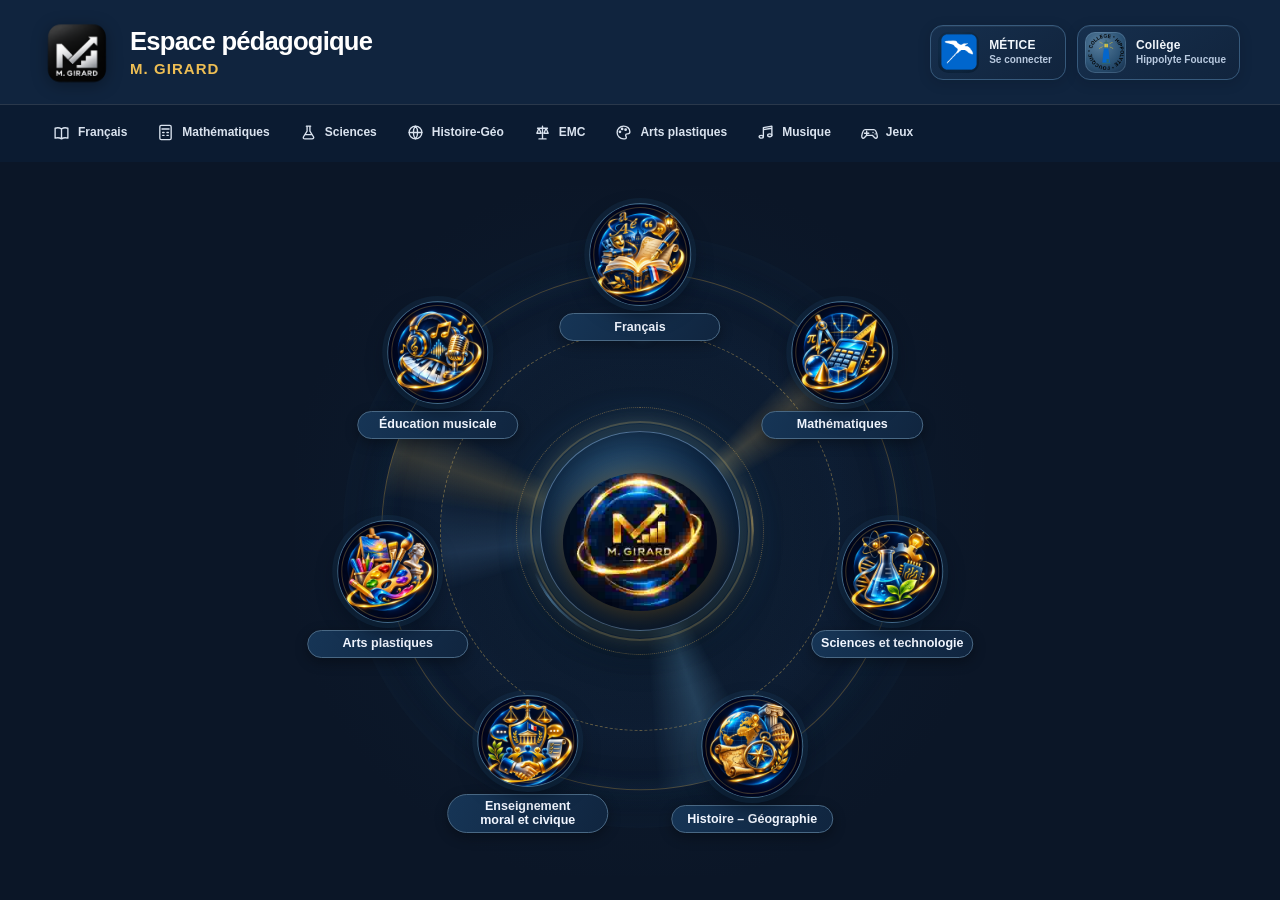
==== index.html @ d2832246 "Intégrer la visionneuse PDF : zoom, pages, plein écran et navigation entre documents" ====
<!doctype html>
<html lang="fr" data-theme="dark">
<head>
  <meta charset="utf-8">
  <meta name="viewport" content="width=device-width, initial-scale=1">
  <meta name="theme-color" content="#0b1627">
  <meta name="description" content="Espace pédagogique de M. GIRARD : ressources et activités par discipline. Jeux, documents et activités par discipline.">
  <title>Espace pédagogique — M. GIRARD</title>
  <meta name="robots" content="noindex,nofollow">
  <link rel="icon" href="assets/logos/favicon.ico" sizes="any">
  <link rel="stylesheet" href="assets/css/site-unifie-v35.css?v=37">
</head>
<body>
 <a class="skip-link" href="#contenu">Aller au contenu</a>
 <header class="site-header">
   <div class="header-inner shell">
    <a class="brand" href="#/accueil" aria-label="Retour à l'accueil">
      <img class="brand-logo" src="assets/logos/logo-girard.png" alt="Logo personnel M. GIRARD">
      <span class="brand-copy"><span class="brand-title">Espace pédagogique</span><span class="brand-name">M. GIRARD</span></span>
    </a>
    <div class="header-right institution-links" aria-label="Accès aux services officiels">
      <a class="institution-link institution-link--metice" href="https://hubix.ac-reunion.fr/" target="_blank" rel="noopener noreferrer" aria-label="Accéder à l’authentification MÉTICE (nouvel onglet)" title="Connexion MÉTICE — portail officiel de l’académie">
        <span class="institution-link__emblem"><img class="institution-link__logo" src="assets/logos/logo-metice-officiel.png" alt="" width="40" height="40" decoding="async"></span>
        <span class="institution-link__text"><strong>MÉTICE</strong><small>Se connecter</small></span>
      </a>
      <a class="institution-link institution-link--college" href="https://etab.ac-reunion.fr/clg-hippolyte-foucque/" target="_blank" rel="noopener noreferrer" aria-label="Ouvrir le site officiel du collège Hippolyte Foucque (nouvel onglet)" title="Site officiel du collège Hippolyte Foucque">
        <span class="institution-link__emblem"><img class="institution-link__logo" src="assets/logos/logo-college.png" alt="" width="40" height="40" decoding="async"></span>
        <span class="institution-link__text"><strong>Collège</strong><small>Hippolyte Foucque</small></span>
      </a>
    </div>
   </div>
   <nav class="nav-bar" aria-label="Navigation principale"><div class="shell nav-scroll" id="main-nav"></div></nav>
 </header>
 <main id="contenu" class="shell main-area"><div id="breadcrumbs" class="breadcrumbs" aria-label="Fil d’Ariane"></div><div id="app"></div></main>
 <footer class="site-footer"><div class="shell footer-compact"><span class="footer-compact-brand">Espace pédagogique — M. GIRARD</span><span class="footer-compact-partners"><span>Collège Hippolyte Foucque</span><img src="assets/logos/logo-college.png" alt="" title="Collège Hippolyte Foucque"><img src="assets/logos/logo-pronote.png" alt="" title="PRONOTE"></span></div></footer>
 <script src="contenus/catalogue.js"></script>
 <script src="assets/js/site.js?v=37"></script>
</body>
</html>
---- assets/css/site-unifie-v35.css ----
/* Site pédagogique — styles regroupés dans l'ordre de priorité historique. */

/* ===== site.css ===== */
@font-face {font-family: system-ui-fallback;src:local('Arial')}
:root{color-scheme:dark;--navy:#10243e;--navy2:#1c3656;--navy3:#25466b;--gold:#d0a43e;--gold-dark:#e9bd63;--ink:#eef3f8;--muted:#b9c5d3;--line:#304660;--bg:#0b1627;--surface:#14263c;--soft:#203650;--gold-soft:#332a1b;--shadow:0 18px 55px rgba(0,0,0,.22);--radius:20px}
*{box-sizing:border-box}html{scroll-behavior:smooth}body{margin:0;font-family:Inter,Segoe UI,Arial,sans-serif;background:var(--bg);color:var(--ink);line-height:1.55;font-size:16px}button,input,select{font:inherit}button{cursor:pointer}a{color:inherit;text-decoration:none}a:hover{text-decoration:none}img{max-width:100%}svg.icon{width:19px;height:19px;stroke:currentColor;fill:none;stroke-width:1.9;stroke-linecap:round;stroke-linejoin:round;flex:none}h1,h2,h3,p{margin:0}h1{line-height:1.1;letter-spacing:-.035em}h2{line-height:1.2;letter-spacing:-.025em}h3{line-height:1.25}.shell{width:min(1200px,calc(100% - 52px));margin:0 auto}.skip-link{position:absolute;top:-100px;left:12px;z-index:99;padding:10px 18px;background:var(--gold);color:#10243e}.skip-link:focus{top:8px}.prototype-warning{display:flex;justify-content:center;align-items:center;gap:9px;text-align:center;background:#fff6df;color:#694c16;padding:6px 14px;font-size:11px;letter-spacing:.025em;border-bottom:1px solid #ebd5a1}.warning-dot{background:#bb7d11;width:7px;height:7px;border-radius:50%}.site-header{background:var(--navy);color:#fff;box-shadow:0 8px 20px #0001;position:relative;z-index:8}.header-inner{display:flex;align-items:center;justify-content:space-between;gap:30px;min-height:104px}.brand{display:flex;align-items:center;gap:16px;min-width:0}.brand-logo{width:74px;height:74px;object-fit:contain;filter:drop-shadow(0 3px 8px #0005)}.brand-copy{display:flex;flex-direction:column;line-height:1.16;gap:3px}.brand-title{font-size:clamp(18px,2vw,26px);font-weight:800;letter-spacing:-.03em}.brand-name{font-weight:900;color:#edbe54;letter-spacing:.07em;font-size:15px}.header-right{display:flex;align-items:center;gap:23px}.school-brand{display:flex;align-items:center;gap:9px;border-right:1px solid #fff3;padding-right:22px;color:#cad8ea;font-size:11px;line-height:1.35}.school-brand img{height:48px;width:48px;object-fit:contain}.school-brand strong{font-size:12px;color:#fff}.theme-btn{background:#ffffff10;border:1px solid #ffffff3b;border-radius:14px;color:#f8f8f8;padding:11px 13px;display:flex;align-items:center;gap:8px;font-size:12px;font-weight:700}.theme-btn svg{width:18px;height:18px;stroke:currentColor;fill:none;stroke-width:2}.theme-btn:hover{background:#ffffff21}.nav-bar{border-top:1px solid #ffffff20;background:#0b1b31}.nav-scroll{display:flex;align-items:stretch;gap:4px;overflow-x:auto;scrollbar-width:thin;scrollbar-color:#314b67 transparent}.nav-link{position:relative;display:inline-flex;align-items:center;white-space:nowrap;gap:8px;min-height:57px;padding:0 13px;color:#dae3ef;font-weight:650;font-size:12px;transition:background .2s;border-bottom:3px solid transparent;margin-bottom:0}.nav-link:hover{background:#1e3859}.nav-link.active{color:#ffdd87;background:#263b56;border-bottom-color:var(--gold)}.nav-link svg{width:17px;height:17px}.main-area{padding-bottom:84px;min-height:66vh}.breadcrumbs{display:flex;align-items:center;flex-wrap:wrap;gap:6px;min-height:53px;font-size:12px;color:var(--muted)}.breadcrumbs a{color:var(--muted);padding:4px 0}.breadcrumbs a:hover{color:var(--gold-dark)}.crumb-current{font-weight:750;color:var(--ink)}.crumb-div{opacity:.55}.hero{background:linear-gradient(108deg,#0a203c 0%,#152f50 54%,#1f4166 100%);border-radius:24px;min-height:330px;display:grid;grid-template-columns:1.4fr .6fr;align-items:center;padding:48px 54px;position:relative;overflow:hidden;isolation:isolate;color:#fff;box-shadow:var(--shadow)}.hero:before,.hero:after{content:'';position:absolute;z-index:-1;border-radius:50%;border:1px solid #ffffff1d}.hero:before{width:480px;height:480px;right:-130px;top:-210px}.hero:after{width:310px;height:310px;right:70px;bottom:-200px;background:#ffffff04}.eyebrow{font-size:11px;font-weight:850;text-transform:uppercase;letter-spacing:.13em;color:var(--gold-dark)}.hero .eyebrow,.band .eyebrow{color:#f0c86f}.hero h1{font-size:clamp(31px,3.8vw,49px);max-width:780px;margin:12px 0 14px}.hero h1 em{font-style:normal;color:#f0c76b}.hero p{color:#d7e2f0;max-width:600px;line-height:1.7}.hero-actions{display:flex;gap:12px;flex-wrap:wrap;margin-top:26px}.hero-portrait{justify-self:center;display:grid;place-items:center;min-height:240px}.hero-portrait img{width:220px;height:220px;object-fit:contain;filter:drop-shadow(0 22px 18px #02081180)}.button{min-height:45px;border-radius:11px;padding:11px 18px;font-weight:750;font-size:13px;border:1px solid transparent;display:inline-flex;gap:9px;justify-content:center;align-items:center;transition:transform .15s,background .15s}.button:hover{transform:translateY(-1px)}.button:focus-visible,a:focus-visible,.theme-btn:focus-visible,select:focus-visible,input:focus-visible{outline:3px solid #ddb34e;outline-offset:3px}.button.gold{background:var(--gold);color:#17283a}.button.gold:hover{background:#e5b956}.button.light{color:#fff;border-color:#ffffff78;background:#ffffff0c}.button.light:hover{background:#ffffff1a}.button.ghost{border-color:var(--line);color:var(--ink);background:var(--surface)}.button.small{min-height:40px;padding:8px 12px;font-size:12px}.meta-strip{display:flex;flex-wrap:wrap;gap:10px;margin:18px 0 39px}.meta-pill{display:flex;align-items:center;gap:7px;border:1px solid var(--line);padding:9px 14px;background:var(--surface);border-radius:999px;color:var(--muted);font-size:12px;font-weight:600}.meta-pill svg{color:var(--gold-dark)}.section-head{display:flex;gap:16px;align-items:flex-end;justify-content:space-between;margin:42px 0 18px}.section-head h2{font-size:25px}.section-head p{color:var(--muted);font-size:13px;margin-top:5px}.text-link{display:inline-flex;align-items:center;gap:5px;font-weight:800;color:var(--gold-dark);font-size:12px}.subjects-grid{display:grid;grid-template-columns:repeat(3,minmax(0,1fr));gap:20px}.subject-card{background:var(--surface);border:1px solid var(--line);border-radius:19px;overflow:hidden;box-shadow:var(--shadow);display:flex;flex-direction:column;transition:transform .15s,border-color .15s;min-height:289px}.subject-card:hover,.domain-card:hover,.sub-card:hover{transform:translateY(-3px);border-color:#c7a257}.subject-art{height:160px;background:radial-gradient(circle at 76% 48%,#29527a,#10243e 66%);display:flex;justify-content:center;align-items:center;position:relative;overflow:hidden}.subject-art:before{content:'';position:absolute;left:-40px;top:0;width:130px;height:130px;border:1px solid #ffffff22;border-radius:50%}.subject-art img{width:190px;height:152px;object-fit:contain;filter:drop-shadow(0 11px 10px #050c1890);transition:transform .2s}.subject-card:hover .subject-art img{transform:scale(1.045)}.subject-class{position:absolute;top:14px;left:15px;border:1px solid #ffffff30;color:#fff;background:#09182ab7;border-radius:8px;font-size:10px;font-weight:850;padding:4px 8px}.subject-body{padding:19px;flex:1;display:flex;flex-direction:column}.subject-body h3{font-size:17px}.subject-body p{font-size:12px;color:var(--muted);margin:7px 0 14px;line-height:1.55}.subject-bottom{display:flex;align-items:center;justify-content:space-between;margin-top:auto;border-top:1px solid var(--line);padding-top:12px}.count-label{font-size:11px;color:var(--muted);font-weight:600}.arrow-dot{width:31px;height:31px;border-radius:50%;display:grid;place-items:center;background:var(--gold-soft);color:var(--gold-dark)}.subject-bottom .arrow-dot svg{width:16px;height:16px}.split-banner{margin:40px 0 0;display:grid;grid-template-columns:1fr 1fr;gap:20px}.info-card{border:1px solid var(--line);background:var(--surface);border-radius:18px;padding:26px 27px;display:flex;gap:18px;align-items:center;min-height:140px}.info-card .big-icon{flex:none;border-radius:16px;background:var(--gold-soft);width:60px;height:60px;display:grid;place-items:center;color:var(--gold-dark)}.info-card h3{font-size:17px}.info-card p{font-size:12px;color:var(--muted);margin:6px 0 10px}.info-card .mini-arrow{font-size:12px;font-weight:850;color:var(--gold-dark);display:inline-flex;align-items:center;gap:5px}.band{background:linear-gradient(110deg,#10243e,#1e4065);border-radius:22px;min-height:194px;padding:28px 36px;display:flex;align-items:center;justify-content:space-between;color:#fff;overflow:hidden;gap:20px;position:relative}.band:before{content:'';position:absolute;width:260px;height:260px;border-radius:50%;border:1px solid #fff2;right:-100px;top:-140px}.band h1{font-size:clamp(27px,3.5vw,41px);margin:6px 0 9px}.band p{color:#d6e5f2;max-width:740px;font-size:14px}.band img{width:166px;height:160px;object-fit:contain;filter:drop-shadow(0 12px 11px #030b1490);z-index:1}.band .kicker{color:#e8bf5c;font-weight:800;text-transform:uppercase;font-size:11px;letter-spacing:.11em}.period-note{font-size:12px;color:var(--muted);margin:16px 0}.domain-grid,.subdomain-grid{display:grid;grid-template-columns:repeat(2,minmax(0,1fr));gap:17px}.domain-card{border-radius:18px;background:var(--surface);border:1px solid var(--line);display:flex;align-items:center;gap:17px;padding:14px 18px;min-height:140px;transition:transform .15s,border-color .15s;box-shadow:var(--shadow)}.domain-pic{background:radial-gradient(circle at 50% 50%,#2c5578,#0a203d);border-radius:15px;width:114px;height:110px;display:grid;place-items:center;flex:none}.domain-pic img{height:106px;width:106px;object-fit:contain}.domain-copy{flex:1;min-width:0}.domain-copy h3{font-size:16px;margin:0 0 6px}.domain-copy p{color:var(--muted);font-size:12px;margin-bottom:9px}.domain-copy span{color:var(--gold-dark);font-size:11px;font-weight:800;display:inline-flex;align-items:center;gap:4px}.sub-card{display:flex;align-items:center;gap:17px;min-height:111px;padding:18px;background:var(--surface);border-radius:16px;border:1px solid var(--line);transition:.2s;box-shadow:var(--shadow)}.sub-tile{width:62px;height:62px;flex:none;display:grid;place-items:center;background:#0f2948;border-radius:13px}.sub-tile img{width:57px;height:57px;object-fit:contain}.sub-card h3{font-size:15px}.sub-card p{color:var(--muted);font-size:12px;margin-top:5px}.sub-card .arrow-dot{margin-left:auto}.empty{border:1px dashed #aab9c8;background:var(--surface);border-radius:18px;padding:35px 26px;text-align:center;color:var(--muted)}.empty h3{font-size:18px;color:var(--ink);margin:9px 0}.empty p{font-size:13px;max-width:570px;margin:auto}.empty .empty-symbol{width:48px;height:48px;border-radius:14px;margin:auto;background:var(--soft);display:grid;place-items:center}.empty-symbol svg{width:25px;height:25px}.list-card{background:var(--surface);border:1px solid var(--line);border-radius:15px;padding:20px 21px;display:flex;align-items:center;justify-content:space-between;gap:15px;margin-bottom:12px;box-shadow:var(--shadow)}.list-card h3{font-size:16px}.list-card p{font-size:12px;color:var(--muted);margin-top:5px}.list-card .button{white-space:nowrap}.page-heading{margin:18px 0 28px}.page-heading h1{font-size:clamp(29px,4vw,43px)}.page-heading p{max-width:760px;color:var(--muted);font-size:14px;margin-top:9px}.lesson-cover{border-radius:18px;border:1px solid var(--line);padding:25px;background:var(--surface);margin-bottom:17px}.lesson-cover h1{font-size:30px;margin:8px 0}.lesson-cover p{font-size:13px;color:var(--muted)}.tags{display:flex;flex-wrap:wrap;gap:8px;margin-bottom:13px}.tag{background:var(--soft);border-radius:7px;font-weight:750;font-size:10px;color:var(--muted);padding:5px 9px}.tag.gold{background:var(--gold-soft);color:var(--gold-dark)}.resource-panel{border:1px solid var(--line);background:var(--surface);border-radius:18px;padding:22px;margin:14px 0}.resource-item{display:flex;align-items:center;gap:17px;flex-wrap:wrap;padding:15px 0;border-bottom:1px solid var(--line)}.resource-item:first-child{padding-top:0}.resource-item:last-child{border-bottom:none;padding-bottom:0}.file-icon{width:44px;height:44px;flex:none;display:grid;place-items:center;border-radius:13px;color:#af822c;background:var(--gold-soft)}.resource-item .file-copy{flex:1;min-width:180px}.resource-item h3{font-size:14px}.resource-item p{font-size:11px;color:var(--muted);margin-top:2px}.viewer-shell{border:1px solid var(--line);background:var(--surface);border-radius:18px;overflow:hidden}.viewer-toolbar{padding:15px 19px;display:flex;align-items:center;gap:11px;justify-content:space-between;border-bottom:1px solid var(--line);flex-wrap:wrap}.viewer-toolbar h3{font-size:15px}.viewer-frame{width:100%;height:670px;border:0;background:#e3e9ef}.iframe-app{width:100%;height:520px;border:1px solid var(--line);border-radius:16px;background:var(--surface)}.res-filters{display:grid;grid-template-columns:1.4fr 1fr 1fr;gap:12px;padding:17px;background:var(--surface);border:1px solid var(--line);border-radius:16px;margin:21px 0}.filter-control{display:flex;flex-direction:column;gap:5px}.filter-control label{font-weight:750;font-size:11px;color:var(--muted)}.filter-control input,.filter-control select{min-height:45px;background:var(--bg);color:var(--ink);padding:9px 12px;border:1px solid var(--line);border-radius:9px;max-width:100%;outline:none}.catalogue-list{display:grid;grid-template-columns:repeat(2,minmax(0,1fr));gap:12px}.catalogue-card{background:var(--surface);border:1px solid var(--line);padding:20px;border-radius:15px;display:flex;flex-direction:column;gap:8px}.catalogue-card h3{font-size:15px}.catalogue-card p{color:var(--muted);font-size:12px;flex:1}.catalogue-card .item-foot{display:flex;align-items:center;justify-content:space-between;gap:9px;margin-top:8px}.catalogue-card .text-link{font-size:12px}.demo-box{border:1px solid #e0c58e;background:var(--gold-soft);border-radius:13px;padding:12px 15px;font-size:12px;color:var(--ink);display:flex;gap:8px;align-items:flex-start;margin:15px 0}.demo-box svg{color:var(--gold-dark)}.games-grid{display:grid;grid-template-columns:repeat(2,minmax(0,1fr));gap:16px}.game-card{background:var(--surface);border:1px solid var(--line);border-radius:18px;padding:24px;display:flex;flex-direction:column;gap:11px}.game-badge{width:56px;height:56px;background:var(--gold-soft);color:var(--gold-dark);border-radius:15px;display:grid;place-items:center}.game-card p{color:var(--muted);font-size:13px;flex:1}.school-note{display:flex;align-items:center;gap:12px;margin-top:24px;padding:14px;background:var(--surface);border:1px solid var(--line);border-radius:14px;color:var(--muted);font-size:12px}.school-note img{width:38px;height:38px;object-fit:contain}.site-footer{background:#0c1d33;color:#e7eef7}.footer-grid{display:grid;grid-template-columns:2fr 1.35fr 1.5fr;gap:24px;padding:32px 0}.footer-owner,.footer-school,.footer-pronote{display:flex;align-items:center;gap:11px;font-size:12px;color:#bfccdd}.footer-owner img{width:54px;height:54px;object-fit:contain}.footer-owner strong{color:#fff}.footer-owner p{margin-top:4px}.footer-school img{width:45px;height:45px;object-fit:contain}.footer-pronote img{width:37px;height:37px;object-fit:contain}.bottom-note{border-top:1px solid #ffffff27;padding:13px 0 20px;font-size:11px;color:#acbed1}.content-note{font-size:12px;color:var(--muted);margin:14px 0}.gold-rule{height:4px;width:92px;border-radius:6px;background:var(--gold);margin:18px 0}.counter{font-size:12px;color:var(--muted);font-weight:700}.hidden{display:none!important}
@media(max-width:960px){.subjects-grid{grid-template-columns:repeat(2,minmax(0,1fr))}.hero{grid-template-columns:1fr .35fr;padding:36px}.hero-portrait img{width:170px;height:170px}.footer-grid{grid-template-columns:1fr 1fr}.footer-pronote{grid-column:span 2}.nav-link{padding:0 12px}}
@media(max-width:650px){.shell{width:min(100% - 28px,1200px)}.prototype-warning{font-size:10px}.warn-extra{display:none}.header-inner{min-height:78px;gap:8px}.brand-logo{width:58px;height:58px}.brand-title{font-size:16px}.brand-name{font-size:12px}.school-brand{display:none}.theme-btn{padding:10px}.theme-btn span{display:none}.nav-link{min-height:51px;padding:0 11px}.hero{padding:28px 23px;grid-template-columns:1fr;min-height:auto}.hero h1{font-size:32px}.hero p{font-size:13px}.hero-portrait{display:none}.hero-actions{margin-top:19px}.meta-strip{margin:15px 0 25px}.subjects-grid,.split-banner,.domain-grid,.subdomain-grid,.games-grid,.catalogue-list,.res-filters{grid-template-columns:1fr}.section-head{margin-top:31px}.section-head h2{font-size:22px}.band{padding:23px;min-height:160px}.band h1{font-size:28px}.band img{width:96px;height:110px}.domain-card{min-height:122px}.domain-pic{width:91px;height:91px}.domain-pic img{height:86px;width:86px}.footer-grid{grid-template-columns:1fr}.footer-pronote{grid-column:span 1}.viewer-frame{height:460px}.iframe-app{height:540px}.list-card{align-items:flex-start;flex-direction:column}.list-card .button{width:100%}.info-card{padding:21px}}
@media(prefers-reduced-motion:reduce){html{scroll-behavior:auto}*,*:before,*:after{transition:none!important}}


/* V2.1 : illustrations premium des disciplines */
.subject-art{height:194px;background:radial-gradient(ellipse at 50% 50%,#16355a 0%,#061326 74%,#030c1b 100%)}
.subject-art:before{display:none}
.subject-art:after{content:"";position:absolute;inset:auto 17% 0;height:2px;background:linear-gradient(90deg,transparent,#d0a43e 50%,transparent);opacity:.65}
.subject-art img{width:218px;height:190px;object-fit:contain;filter:drop-shadow(0 8px 8px #0007);transition:transform .26s ease,filter .26s ease}
.subject-card:hover .subject-art img{transform:scale(1.08);filter:drop-shadow(0 11px 12px #0009)}
.domain-pic{background:radial-gradient(circle at 50% 47%,#16375e 0%,#08172e 83%)}
.domain-pic img{border-radius:12px}
.sub-tile{background:radial-gradient(circle at 50% 50%,#16385e,#07162c)}
.sub-tile img{border-radius:9px}
@media(max-width:650px){.subject-art{height:184px}.subject-art img{height:179px;width:200px}}
@media(prefers-reduced-motion:reduce){.subject-art img{transition:none}}


/* V2.3 : identité sombre unique sur toutes les pages du portail. */
html,body{background:#0b1627}
.prototype-warning{background:#182337;color:#e9c77b;border-bottom:1px solid #3c5068}
.warning-dot{background:#d0a43e}
.viewer-frame{background:#0c1728}
.empty{border-color:#465f7b}
.demo-box{border-color:#65512d}
.school-note{background:var(--surface);color:var(--muted)}


/* ===== matieres-compact.css ===== */
/* V2.4 - Matières sur un seul écran */
body.subject-view{height:100dvh;display:flex;flex-direction:column;overflow:hidden;min-height:0}
body.subject-view .site-header,body.subject-view .prototype-warning{flex:0 0 auto}
body.subject-view .header-inner{min-height:76px}
body.subject-view .brand-logo{width:54px;height:54px}
body.subject-view .nav-link{min-height:43px}
body.subject-view .main-area{flex:1 1 auto;min-height:0;display:flex;flex-direction:column;overflow:hidden;padding:10px 0}
body.subject-view .breadcrumbs,body.subject-view .site-footer{display:none}
body.subject-view #app{flex:1 1 auto;min-height:0}
.subject-screen{height:100%;min-height:0;display:flex;flex-direction:column;gap:12px}
.subject-screen-head{height:clamp(68px,11vh,104px);flex:0 0 auto;display:flex;align-items:center;justify-content:space-between;background:linear-gradient(110deg,#10243e,#1b3c63);border:1px solid #39506e;border-radius:15px;padding:7px 22px;overflow:hidden}
.subject-screen-head h1{font-size:clamp(20px,2.4vw,32px);color:#f2f6fb;line-height:1.15}
.subject-kicker{display:block;font-size:11px;font-weight:750;letter-spacing:.1em;color:#e9be68;margin-bottom:4px;text-transform:uppercase}
.subject-screen-head img{height:100%;width:130px;object-fit:contain}
.subject-overview{flex:1 1 auto;min-height:0;display:grid;gap:12px;grid-template-columns:repeat(6,minmax(0,1fr));grid-template-rows:repeat(2,minmax(0,1fr))}
.overview-card{grid-column:span 2;min-height:0;min-width:0;display:flex;flex-direction:column;background:var(--surface);border:1px solid var(--line);border-radius:16px;overflow:hidden;transition:transform .15s,border-color .15s}
.overview-card:hover{transform:translateY(-2px);border-color:#d0a43e}
.overview-card:focus-visible{outline:3px solid #e4bb62;outline-offset:2px}
.overview-image{flex:1 1 auto;min-height:0;overflow:hidden;display:grid;place-items:center;background:radial-gradient(ellipse,#193b64,#0b192f 79%);padding:6px}
.overview-image img{width:100%;height:100%;max-width:240px;object-fit:contain}
.overview-label{flex:0 0 auto;min-height:45px;display:flex;align-items:center;justify-content:space-between;gap:8px;padding:8px 12px}
.overview-label h2{font-size:clamp(13px,1.4vw,17px);font-weight:800;line-height:1.2;display:-webkit-box;-webkit-line-clamp:2;-webkit-box-orient:vertical;overflow:hidden}
.overview-arrow{flex:0 0 26px;display:grid;place-items:center;border-radius:50%;height:26px;background:var(--gold-soft);color:var(--gold-dark)}
.overview-arrow svg{width:16px;height:16px}
.count-5 .overview-card:nth-child(4){grid-column:2/span 2}
.count-5 .overview-card:nth-child(5){grid-column:4/span 2}
.count-2 .subject-overview{grid-template-columns:repeat(2,minmax(0,1fr));grid-template-rows:minmax(0,1fr)}
.count-2 .overview-card{grid-column:auto}
.count-2 .overview-image img{max-width:380px}
@media(max-width:650px){body.subject-view .header-inner{min-height:65px}body.subject-view .nav-link{min-height:40px}body.subject-view .main-area{padding:7px 0}.subject-screen{gap:7px}.subject-screen-head{height:clamp(57px,9vh,76px);padding:5px 10px;border-radius:10px}.subject-screen-head h1{font-size:clamp(16px,5.2vw,23px)}.subject-screen-head img{width:75px}.subject-kicker{font-size:9px;margin-bottom:2px}.subject-overview{grid-template-columns:repeat(2,minmax(0,1fr));grid-template-rows:repeat(3,minmax(0,1fr));gap:7px}.overview-card,.count-5 .overview-card:nth-child(4),.count-5 .overview-card:nth-child(5){grid-column:auto}.count-5 .overview-card:nth-child(5){grid-column:1/-1}.overview-card{border-radius:11px}.overview-label{padding:5px 7px;min-height:32px}.overview-label h2{font-size:clamp(11px,3vw,13px)}.overview-arrow{flex-basis:20px;width:20px;height:20px}.overview-arrow svg{width:12px;height:12px}.overview-image{padding:2px}.count-2 .subject-overview{grid-template-columns:1fr;grid-template-rows:repeat(2,minmax(0,1fr))}.count-2 .overview-image img{max-width:270px}}
@media(max-height:600px){body.subject-view .header-inner{min-height:56px}body.subject-view .nav-link{min-height:36px}.subject-screen-head{height:56px}.overview-label{min-height:28px;padding:3px 7px}}
@media(max-height:420px){body.subject-view{height:auto;min-height:100dvh;overflow-y:auto}body.subject-view .main-area,body.subject-view #app{min-height:350px}}
@media(prefers-reduced-motion:reduce){.overview-card{transition:none}}


/* ===== refonte-v25.css ===== */
/* Espace pédagogique — édition V2.5 : interface épurée, sans étirement artificiel. */
:root{--shadow:0 6px 20px rgba(1,8,20,.12)}
body{background:#0b1627}
.site-header{box-shadow:none}
.nav-link{font-size:12px}
.breadcrumbs{min-height:34px}
.main-area{padding-bottom:32px}
.site-footer{background:#0a1627;border-top:1px solid #22364d}
.footer-compact{min-height:51px;display:flex;align-items:center;justify-content:space-between;gap:18px;font-size:11px;color:#aebdd0}
.footer-compact-brand{color:#d8e1ed;font-weight:650}
.footer-compact-partners{display:flex;align-items:center;gap:13px}
.footer-compact-partners img{width:28px;height:28px;object-fit:contain}
.footer-compact-partners img:last-child{width:24px;height:24px}
body.home-view .main-area,body.subject-view .main-area{justify-content:center}
.home-screen{display:flex;align-items:center;justify-content:center}
.home-screen .subjects-grid{height:auto;width:100%;max-width:1090px;display:flex;align-content:center;justify-content:center;flex-wrap:wrap;gap:13px}
.home-screen .subject-card{flex:0 1 calc((100% - 39px)/4);width:calc((100% - 39px)/4);max-width:260px;height:clamp(148px,25vh,205px);min-height:0;grid-column:auto!important;border-radius:13px;box-shadow:var(--shadow)}
.home-screen .subject-art{padding:3px 5px 0}
.home-screen .subject-art img{max-width:90%;max-height:94%;width:100%;height:100%;filter:drop-shadow(0 4px 6px #0008)}
.home-screen .subject-body{min-height:37px;padding:7px 11px}
.home-screen .subject-body h3{font-size:clamp(12px,1.2vw,16px);letter-spacing:0}
.home-screen .home-card-arrow{width:23px;height:23px}
.home-screen .home-card-arrow svg{width:13px;height:13px}
.subject-screen{justify-content:center;gap:14px}
.subject-screen-head{align-self:center;width:100%;max-width:1000px;min-height:0;height:clamp(65px,10vh,83px);padding:7px 18px;border-radius:12px}
.subject-screen-head h1{font-size:clamp(20px,2.2vw,27px)}
.subject-screen-head img{width:102px}
.subject-kicker{font-size:10px;margin-bottom:2px}
.subject-overview{flex:0 0 auto!important;min-height:0;width:100%;max-width:1000px;align-self:center;display:flex!important;flex-wrap:wrap;align-content:center;justify-content:center;gap:13px;grid-template-columns:none!important;grid-template-rows:none!important}
.subject-screen .overview-card{flex:0 1 calc((100% - 26px)/3);grid-column:auto!important;max-width:327px;min-width:0;height:clamp(112px,19.5vh,151px);min-height:0;flex-direction:row;border-radius:13px}
.subject-screen.count-2 .overview-card{flex-basis:calc((100% - 13px)/2);max-width:350px}
.subject-screen .overview-image{flex:0 0 44%;width:44%;height:100%;padding:5px}
.subject-screen .overview-image img{max-width:100%;max-height:100%;width:100%;height:100%}
.subject-screen .overview-label{flex:1 1 auto;min-width:0;display:flex;align-items:center;flex-direction:column;justify-content:center;gap:8px;text-align:center;padding:8px}
.subject-screen .overview-label h2{font-size:clamp(12px,1.22vw,15px);-webkit-line-clamp:3}
.subject-screen .overview-arrow{width:23px;height:23px;flex:0 0 23px}
.subject-screen .overview-arrow svg{width:13px;height:13px}
body.domain-view{min-height:100dvh;height:100dvh;display:flex;flex-direction:column;overflow:hidden}
body.domain-view .site-header{flex:0 0 auto}
body.domain-view .header-inner{min-height:76px}
body.domain-view .brand-logo{height:54px;width:54px}
body.domain-view .nav-link{min-height:43px}
body.domain-view .main-area{flex:1 1 auto;min-height:0;display:flex;flex-direction:column;justify-content:center;overflow:hidden;padding:10px 0}
body.domain-view .breadcrumbs,body.domain-view .site-footer{display:none}
body.domain-view #app{flex:1 1 auto;min-height:0}
.domain-screen{height:100%;min-height:0;display:flex;flex-direction:column;align-items:center;justify-content:center;gap:20px}
.domain-screen-head{height:clamp(70px,11vh,96px);flex:0 0 auto;width:100%;max-width:980px;display:flex;align-items:center;justify-content:space-between;gap:15px;overflow:hidden;padding:8px 20px;border:1px solid var(--line);border-radius:13px;background:linear-gradient(115deg,#122a48,#1d3c61)}
.domain-screen-head .domain-parent{font-size:11px;font-weight:750;letter-spacing:.03em;color:#e9bd63}
.domain-screen-head h1{font-size:clamp(20px,2.4vw,28px);line-height:1.16;margin-top:4px}
.domain-screen-head img{height:100%;width:115px;object-fit:contain}
.domain-screen .subdomain-grid{width:100%;max-width:980px;display:flex;justify-content:center;align-content:center;flex-wrap:wrap;gap:12px}
.domain-screen .sub-card{width:calc((100% - 12px)/2);max-width:480px;min-height:70px;height:auto;display:flex;gap:12px;padding:9px 12px;border-radius:12px;box-shadow:none;transform:none}
.domain-screen .sub-card:hover{border-color:#d0a43e;transform:none}
.domain-screen .sub-tile{width:43px;height:43px;flex:0 0 43px;border-radius:9px}
.domain-screen .sub-tile img{width:40px;height:40px}
.domain-screen .sub-card h3{font-size:14px;line-height:1.2}
.domain-screen .sub-card .arrow-dot{width:23px;height:23px;flex:0 0 23px}
.domain-screen .sub-card .arrow-dot .icon{width:13px;height:13px}
.band{min-height:83px!important;border-radius:13px;padding:12px 21px}
.band h1{font-size:clamp(22px,2.7vw,29px);margin:4px 0}
.band img{width:85px;height:74px}
.band .kicker{font-size:10px}
.band p:empty{display:none}
.section-head{margin:19px 0 10px}
.section-head h2{font-size:19px}
.section-head p{font-size:12px}
.subdomain-grid{gap:12px}
.sub-card{min-height:70px;padding:10px 12px;gap:12px;border-radius:12px;box-shadow:none}
.sub-tile{width:43px;height:43px;flex:0 0 43px;border-radius:9px}
.sub-tile img{width:40px;height:40px}
.sub-card h3{font-size:14px}
.sub-card p{display:none}
.sub-card .arrow-dot{width:24px;height:24px}
.list-card{padding:13px 16px;margin-bottom:10px;border-radius:12px;box-shadow:none}
.list-card h3{font-size:15px}
.list-card p{font-size:12px}
.lesson-cover{padding:18px 20px}
.lesson-cover h1{font-size:25px}
.resource-panel{padding:14px 18px}
.resource-item{gap:13px;padding:11px 0}
.file-icon{width:39px;height:39px}
.game-card{padding:17px;border-radius:13px}
.game-card p{display:none}
.page-heading{margin:12px 0 18px}
.page-heading h1{font-size:clamp(26px,3vw,34px)}
.demo-box{padding:9px 12px}
@media(max-width:1000px){
 .home-screen .subject-card{flex-basis:calc((100% - 26px)/3);max-width:255px;height:clamp(135px,20vh,175px)}
 .subject-screen .overview-card{flex-basis:calc((100% - 13px)/2);height:clamp(95px,17.5vh,133px)}
}
@media(max-width:650px){
 .footer-compact{flex-wrap:wrap;justify-content:center;padding:10px 0}
 .home-screen .subjects-grid{gap:8px}
 .home-screen .subject-card{flex:0 1 calc((100% - 8px)/2);width:calc((100% - 8px)/2);max-width:220px;height:clamp(97px,17.4vh,144px);border-radius:10px}
 .home-screen .subject-body{min-height:28px;padding:5px 7px}
 .home-screen .subject-body h3{font-size:clamp(10px,2.9vw,13px)}
 .home-screen .home-card-arrow{width:18px;height:18px}
 .home-screen .home-card-arrow svg{height:11px;width:11px}
 .subject-screen{gap:9px}
 .subject-screen-head{height:clamp(54px,9vh,68px);padding:6px 11px}
 .subject-screen-head h1{font-size:clamp(16px,4.7vw,21px)}
 .subject-screen-head img{width:66px}
 .subject-screen .subject-overview{gap:8px}
 .subject-screen .overview-card{flex:0 1 calc((100% - 8px)/2);height:clamp(88px,16vh,125px);border-radius:10px}
 .subject-screen .overview-image{flex-basis:42%;width:42%;padding:2px}
 .subject-screen .overview-label{padding:4px;gap:4px}
 .subject-screen .overview-label h2{font-size:clamp(10px,2.9vw,13px)}
 .subject-screen .overview-arrow{width:18px;height:18px;flex-basis:18px}
 body.domain-view .header-inner{min-height:65px}
 body.domain-view .nav-link{min-height:40px}
 body.domain-view .main-area{padding:7px 0}
 .domain-screen{gap:10px}
 .domain-screen-head{height:clamp(55px,9.5vh,76px);padding:7px 11px;border-radius:10px}
 .domain-screen-head .domain-parent{font-size:9px}
 .domain-screen-head h1{font-size:clamp(16px,5vw,22px)}
 .domain-screen-head img{width:65px}
 .domain-screen .subdomain-grid{gap:8px}
 .domain-screen .sub-card{width:100%;min-height:62px;padding:7px 10px}
 .domain-screen .sub-card h3{font-size:13px}
 .band{padding:10px 13px;min-height:68px!important}
 .band h1{font-size:21px}
 .band img{width:58px;height:54px}
 .subdomain-grid{grid-template-columns:1fr}
}
@media(max-height:540px){
 body.home-view,body.subject-view,body.domain-view{height:auto;min-height:100dvh;overflow-y:auto}
 body.home-view .main-area,body.subject-view .main-area,body.domain-view .main-area{overflow:visible;min-height:310px}
 body.home-view #app,body.subject-view #app,body.domain-view #app{min-height:310px}
 .home-screen .subject-card{height:122px}
 .subject-screen .overview-card{height:100px}
}
@media(prefers-reduced-motion:reduce){.home-screen .subject-card,.subject-screen .overview-card{transition:none}}


/* ===== accueil-v29.css ===== */

/* V2.9 — accueil orbital isolé. Aucune dépendance envers les anciennes constellations. */
body.home-view{
 height:100vh;height:100dvh;min-height:0;display:flex;flex-direction:column;overflow:hidden;
}
body.home-view .site-header{flex:0 0 auto}
body.home-view .main-area{
 flex:1 1 auto;min-height:0;display:flex;flex-direction:column;justify-content:center;
 padding:6px 0!important;overflow:hidden;
}
body.home-view .breadcrumbs,body.home-view .site-footer{display:none!important}
body.home-view #app{flex:1 1 auto;min-height:0;display:grid;place-items:center;width:100%}
.v29-home{width:100%;height:100%;min-height:0;display:grid;place-items:center;overflow:hidden}
.v29-sr{position:absolute!important;width:1px;height:1px;overflow:hidden;clip-path:inset(50%);white-space:nowrap}
.v29-scene{
 --v29-size:min(690px,calc(100vw - 42px),calc(100dvh - 158px));
 position:relative;isolation:isolate;display:block;overflow:visible;
 width:var(--v29-size);height:var(--v29-size);min-width:0;min-height:0;
 margin:0 auto;background:radial-gradient(ellipse at center,#173a5c36 0 27%,#112d4624 38%,transparent 74%);
}
.v29-ambient{
 position:absolute;inset:7%;pointer-events:none;border-radius:50%;
 background:radial-gradient(circle,transparent 0 33%,#1c447b18 48%,transparent 68%);
 box-shadow:inset 0 0 75px #214b7122;
}
.v29-ring{
 position:absolute;left:50%;top:50%;border-radius:50%;
 transform:translate(-50%,-50%);pointer-events:none;
}
.v29-ring--outer{
 width:75%;height:75%;border:1px solid #b5944a5c;
 box-shadow:0 0 27px #32629419,inset 0 0 19px #396a9322;
 background:conic-gradient(from 0deg,transparent 0 12%,#e3ba6336 14%,transparent 17% 42%,#7cc9f535 45%,transparent 49% 77%,#d4ad5333 80%,transparent 83%);
 animation:v29-rotate 38s linear infinite;
}
.v29-ring--inner{
 width:58%;height:58%;border:1px dashed #dfb96066;
 background:conic-gradient(from 15deg,transparent 0 66%,#71aee928 69%,transparent 74%);
 animation:v29-rotate-back 30s linear infinite;
}
.v29-spark{
 position:absolute;left:50%;top:50%;width:7px;height:7px;pointer-events:none;
 border-radius:50%;background:#f4ca76;box-shadow:0 0 13px 4px #dfa749a8;
}
.v29-spark--a{animation:none;transform-origin:center}
.v29-spark--b{width:5px;height:5px;background:#94d4ff;box-shadow:0 0 12px 3px #65b9ed9c;animation:none}
.v29-core{
 position:absolute;left:50%;top:50%;transform:translate(-50%,-50%);
 z-index:3;display:grid;place-items:center;
 width:29%;height:29%;border-radius:50%;
 border:1px solid #7fa0c58c;
 background:radial-gradient(circle at 40% 28%,#275073,#102b49 52%,#08172c 96%);
 box-shadow:0 0 0 7px #deae4d0e,0 0 41px #3387c566,inset 0 0 30px #020b1a8c,0 20px 35px #0009;
 animation:v29-core-pulse 6.3s ease-in-out infinite;
}
.v29-core:before{
 content:"";position:absolute;inset:-11px;border-radius:50%;
 border:2px solid #ddba6644;box-shadow:0 0 20px #d4a64f27;
 animation:v29-halo-pulse 5s ease-in-out infinite;
}
.v29-core:after{
 content:"";position:absolute;inset:-25px;border-radius:50%;border:1px dotted #deb45c6b;
 animation:v29-spin-local 24s linear infinite;
}
.v29-core-halo{
 position:absolute;inset:-15px;border-radius:50%;
 background:conic-gradient(from 0deg,transparent 0 18%,#f1c76b7a 24%,transparent 29% 57%,#7bbff36f 65%,transparent 69%);
 -webkit-mask:radial-gradient(farthest-side,transparent calc(100% - 3px),#000 calc(100% - 2px));
 mask:radial-gradient(farthest-side,transparent calc(100% - 3px),#000 calc(100% - 2px));
 animation:v29-spin-local 11s linear infinite;
}
.v29-core img{
 position:relative;z-index:2;display:block;width:100%;height:100%;
 border-radius:50%;object-fit:cover;
 filter:drop-shadow(0 0 13px #e2ac4b55) drop-shadow(0 9px 12px #000a);
 animation:v29-float-logo 4.8s ease-in-out infinite alternate;
}
.v29-item{
 position:absolute;left:var(--v29-x);top:var(--v29-y);z-index:5;
 transform:translate(-50%,-50%);display:block;
 width:23.4%;height:20%;min-width:0;min-height:0;
}
/* Centres equidistants sur un cercle de rayon 37.5 % : pas d'empilement possible */
.v29-item--1{--v29-x:50%;--v29-y:12.5%}
.v29-item--2{--v29-x:79.32%;--v29-y:26.62%}
.v29-item--3{--v29-x:86.56%;--v29-y:58.34%}
.v29-item--4{--v29-x:66.27%;--v29-y:83.79%}
.v29-item--5{--v29-x:33.73%;--v29-y:83.79%}
.v29-item--6{--v29-x:13.44%;--v29-y:58.34%}
.v29-item--7{--v29-x:20.68%;--v29-y:26.62%}
.v29-card{
 display:flex;align-items:center;justify-content:center;flex-direction:column;gap:7px;
 width:100%;height:100%;border-radius:18px;min-height:0;
 color:#f1f6ff;text-decoration:none!important;animation:v29-float 6s ease-in-out infinite;
}
.v29-item--2 .v29-card{animation-delay:-.9s}
.v29-item--3 .v29-card{animation-delay:-2.3s}
.v29-item--4 .v29-card{animation-delay:-3.5s}
.v29-item--5 .v29-card{animation-delay:-1.7s}
.v29-item--6 .v29-card{animation-delay:-4.1s}
.v29-item--7 .v29-card{animation-delay:-2.9s}
.v29-disc{
 position:relative;flex:1 1 auto;min-height:0;display:grid;place-items:center;
 width:63%;max-height:76%;aspect-ratio:1;border-radius:50%;overflow:hidden;
 background:radial-gradient(circle at 50% 40%,#23507a,#0d2848 58%,#06172c 96%);
 border:1px solid #5984a2ad;
 box-shadow:0 0 0 5px #1a38564d,0 9px 19px #020b1988,inset 0 0 20px #0005;
 transition:box-shadow .25s,border-color .25s,transform .25s;
}
.v29-disc:after{content:"";position:absolute;inset:3px;border:1px solid #d8b55b45;border-radius:50%;pointer-events:none}
.v29-disc img{display:block;width:99%;height:99%;object-fit:contain;filter:drop-shadow(0 4px 5px #0009)}
.v29-caption{
 flex:0 0 auto;min-height:28px;width:100%;display:flex;align-items:center;justify-content:center;
 padding:4px 7px;text-align:center;text-wrap:balance;
 font-size:clamp(10px,1.05vw,12.5px);font-weight:750;line-height:1.18;letter-spacing:0;
 background:linear-gradient(115deg,#163556,#10253f);
 border:1px solid #496884;border-radius:99px;box-shadow:0 4px 13px #0005;
}
.v29-card:hover,.v29-card:focus-visible{animation-play-state:paused;transform:translateY(-5px) scale(1.035)}
.v29-card:hover .v29-disc,.v29-card:focus-visible .v29-disc{
 border-color:#f1ca71;box-shadow:0 0 0 5px #d8ad6142,0 0 24px #e5bc5b73,0 12px 22px #0008;
}
.v29-card:focus-visible{outline:3px solid #f1c76e;outline-offset:2px}
@keyframes v29-spin-local{to{transform:rotate(360deg)}}
@keyframes v29-rotate{to{transform:translate(-50%,-50%) rotate(360deg)}}
@keyframes v29-rotate-back{to{transform:translate(-50%,-50%) rotate(-360deg)}}
@keyframes v29-rotate-dot{
 from{transform:translate(-50%,-50%) rotate(0deg) translateY(calc(var(--v29-size)*-.375))}
 to{transform:translate(-50%,-50%) rotate(360deg) translateY(calc(var(--v29-size)*-.375))}
}
@keyframes v29-rotate-dot-back{
 from{transform:translate(-50%,-50%) rotate(360deg) translateY(calc(var(--v29-size)*-.29))}
 to{transform:translate(-50%,-50%) rotate(0deg) translateY(calc(var(--v29-size)*-.29))}
}
@keyframes v29-core-pulse{
 0%,100%{box-shadow:0 0 0 7px #deae4d0e,0 0 35px #3387c54c,inset 0 0 30px #020b1a8c,0 20px 35px #0009}
 50%{box-shadow:0 0 0 10px #deae4d12,0 0 58px #3387c59c,inset 0 0 30px #020b1a8c,0 20px 35px #0009}
}
@keyframes v29-halo-pulse{0%,100%{opacity:.53}50%{opacity:1}}
@keyframes v29-float-logo{from{transform:translateY(4px) scale(.98)}to{transform:translateY(-4px) scale(1.035)}}
@keyframes v29-float{0%,100%{transform:translateY(2px)}50%{transform:translateY(-4px)}}
@media(max-width:640px){
 body.home-view .main-area{padding:4px 0!important}
 .v29-home{overflow:hidden}
 .v29-scene{
  --v29-size:100%;
  display:grid;grid-template-columns:repeat(2,minmax(0,1fr));
  grid-template-rows:minmax(92px,106px) repeat(4,minmax(69px,1fr));
  gap:5px 8px;align-content:center;justify-items:center;
  width:min(420px,100%);height:100%;max-height:550px;min-height:0;
  background:transparent;
 }
 .v29-ambient,.v29-ring,.v29-spark{display:none}
 .v29-core{
  position:relative;grid-column:1/-1;grid-row:1;left:auto;top:auto;transform:none;
  align-self:center;justify-self:center;width:96px;height:96px;
 }
 .v29-core:before{inset:-6px}.v29-core:after{display:none}.v29-core-halo{inset:-8px}
 .v29-item{
  position:relative;left:auto;top:auto;transform:none;
  width:min(100%,164px);height:100%;max-height:none;justify-self:center;
 }
 .v29-item--1{grid-column:1;grid-row:2}
 .v29-item--2{grid-column:2;grid-row:2}
 .v29-item--3{grid-column:1;grid-row:3}
 .v29-item--4{grid-column:2;grid-row:3}
 .v29-item--5{grid-column:1;grid-row:4}
 .v29-item--6{grid-column:2;grid-row:4}
 .v29-item--7{grid-column:1/-1;grid-row:5;width:min(49%,164px)}
 .v29-card{gap:3px}
 .v29-disc{width:min(58px,58%);max-height:68%}
 .v29-caption{min-height:23px;font-size:clamp(10px,2.75vw,12px);padding:3px 4px}
}
@media(max-height:510px) and (min-width:641px){
 .v29-scene{--v29-size:min(350px,calc(100vw - 42px),calc(100dvh - 120px))}
 .v29-caption{min-height:20px;font-size:9.8px;padding:2px 4px}
}
@media(prefers-reduced-motion:reduce){
 .v29-ring,.v29-spark,.v29-core,.v29-core:before,.v29-core:after,.v29-core-halo,
 .v29-core img,.v29-card{animation:none!important}
 .v29-card:hover,.v29-card:focus-visible{transform:none}
}

/* Points lumineux solidaires de leurs anneaux : animation sans calcul de position fragile. */
.v29-spark{display:none!important}
.v29-ring--outer::before,.v29-ring--inner::before{
 content:"";position:absolute;left:50%;top:-4px;width:7px;height:7px;
 border-radius:50%;background:#f5ce7b;box-shadow:0 0 12px 4px #e7b65a85;
}
.v29-ring--inner::before{width:5px;height:5px;top:-3px;background:#91d3f8;box-shadow:0 0 11px 3px #63b9eb83}
@media(prefers-reduced-motion:reduce){.v29-ring--outer::before,.v29-ring--inner::before{box-shadow:none}}


/* ===== francais-orbite-v30.css ===== */
/* Français V3.0 — une seule mise en page, isolée des autres matières */
body.francais-view{
  height:100vh;height:100dvh;min-height:0;display:flex;flex-direction:column;overflow:hidden;
}
body.francais-view .site-header{flex:0 0 auto}
body.francais-view .main-area{
  flex:1 1 auto;min-height:0;min-width:0;display:flex;flex-direction:column;
  justify-content:center;overflow:hidden;padding:6px 0!important;
}
body.francais-view .breadcrumbs,body.francais-view .site-footer{display:none!important}
body.francais-view #app{flex:1 1 auto;min-height:0;width:100%;display:grid;place-items:center}
.fr30-page{display:grid;place-items:center;width:100%;height:100%;min-height:0;overflow:hidden}
.fr30-sr{position:absolute;width:1px;height:1px;overflow:hidden;clip-path:inset(50%);white-space:nowrap}
.fr30-scene{
 --fr30-size:min(690px,calc(100vw - 44px),calc(100dvh - 156px));
 width:var(--fr30-size);height:var(--fr30-size);min-width:0;min-height:0;
 position:relative;isolation:isolate;display:block;overflow:visible;
 margin:0 auto;background:radial-gradient(circle at center,#12385a55 0 22%,#0f2c482b 38%,transparent 73%);
}
.fr30-glow{
 position:absolute;inset:5%;border-radius:50%;pointer-events:none;z-index:0;
 background:radial-gradient(circle,#3285c214 0 20%,transparent 61%);
 box-shadow:inset 0 0 65px #3668a316;
}
.fr30-ring{
 position:absolute;left:50%;top:50%;border-radius:50%;pointer-events:none;
 transform:translate(-50%,-50%);z-index:1;
}
.fr30-ring--outer{
 width:76%;height:76%;
 border:1px solid #c7a05064;box-shadow:0 0 25px #306b9d35,inset 0 0 16px #1f528b28;
 background:conic-gradient(from 0deg,transparent 0 11%,#e2b8592c 14%,transparent 18% 42%,#63b9f13c 47%,transparent 53% 76%,#e2b8593b 81%,transparent 86%);
 animation:fr30-orbit 38s linear infinite;
}
.fr30-ring--outer:before{
 content:"";position:absolute;left:50%;top:-4px;width:7px;height:7px;
 border-radius:50%;background:#ffd67c;box-shadow:0 0 13px 4px #e5ac4a88;
}
.fr30-ring--inner{
 width:56%;height:56%;border:1px dashed #e2b85964;
 background:conic-gradient(from 90deg,transparent 0 68%,#89c9fa35 74%,transparent 79%);
 animation:fr30-orbit-reverse 26s linear infinite;
}
.fr30-ring--inner:before{
 content:"";position:absolute;left:50%;top:-3px;width:5px;height:5px;
 border-radius:50%;background:#9cdbff;box-shadow:0 0 11px 4px #6dbef086;
}
.fr30-core{
 position:absolute;left:50%;top:50%;transform:translate(-50%,-50%);
 z-index:3;width:31%;height:31%;border-radius:50%;
 display:flex;flex-direction:column;justify-content:center;align-items:center;text-align:center;
 background:radial-gradient(circle at 40% 30%,#27517a 0%,#112f52 55%,#071a32 100%);
 border:1px solid #6d99c18c;
 box-shadow:0 0 0 8px #dfad4f0f,0 0 44px #3c8fc67f,inset 0 0 26px #010b1aac,0 15px 31px #0008;
 animation:fr30-pulse 5.8s ease-in-out infinite;
}
.fr30-core:before{
 content:"";position:absolute;inset:-11px;border-radius:50%;pointer-events:none;
 border:2px solid transparent;
 background:conic-gradient(from 5deg,transparent 0 18%,#f3c973 23%,transparent 29% 55%,#82d0ff 62%,transparent 69% 100%) border-box;
 -webkit-mask:linear-gradient(#fff 0 0) padding-box,linear-gradient(#fff 0 0);
 -webkit-mask-composite:xor;mask-composite:exclude;
 animation:fr30-spin 12s linear infinite;
}
.fr30-core:after{
 content:"";position:absolute;inset:-26px;border:1px dotted #e2b6596d;
 border-radius:50%;pointer-events:none;animation:fr30-spin 25s linear infinite reverse;
}
.fr30-core-kicker{
 font-size:clamp(9px,1.08vw,12px);line-height:1.15;font-weight:750;
 text-transform:uppercase;letter-spacing:.13em;color:#f1bf68;margin-bottom:6px;
}
.fr30-core-title{
 font-size:clamp(20px,3.1vw,37px);font-weight:900;line-height:1.06;letter-spacing:.025em;
 color:#f4f7ff;text-shadow:0 2px 16px #6eb8ff55,0 5px 18px #0005;
}
.fr30-core-line{width:42%;height:2px;border-radius:10px;margin-top:12px;background:linear-gradient(90deg,transparent,#ebbf66,transparent);box-shadow:0 0 9px #ddba59a0}
.fr30-node{
 position:absolute;left:var(--fr30-x);top:var(--fr30-y);transform:translate(-50%,-50%);
 width:23.5%;height:20.5%;z-index:4;min-width:0;min-height:0;
}
.fr30-node--1{--fr30-x:50%;--fr30-y:11.5%}
.fr30-node--2{--fr30-x:84%;--fr30-y:34%}
.fr30-node--3{--fr30-x:71%;--fr30-y:80%}
.fr30-node--4{--fr30-x:29%;--fr30-y:80%}
.fr30-node--5{--fr30-x:16%;--fr30-y:34%}
.fr30-card{
 display:flex;flex-direction:column;justify-content:center;align-items:center;gap:7px;
 width:100%;height:100%;min-height:0;min-width:0;text-decoration:none!important;color:#f2f6fe;
 animation:fr30-float 6s ease-in-out infinite;
}
.fr30-node--2 .fr30-card{animation-delay:-1.2s}
.fr30-node--3 .fr30-card{animation-delay:-2.5s}
.fr30-node--4 .fr30-card{animation-delay:-3.9s}
.fr30-node--5 .fr30-card{animation-delay:-4.9s}
.fr30-disc{
 position:relative;flex:0 0 auto;min-height:0;width:56%;height:auto;max-height:none;
 display:grid;place-items:center;overflow:hidden;aspect-ratio:1;border-radius:50%;
 background:radial-gradient(circle at 50% 38%,#265179,#081d34 85%);
 border:1px solid #6b95b69e;
 box-shadow:0 0 0 5px #25476842,0 9px 20px #0007,inset 0 0 19px #0716285b;
 transition:transform .25s,border-color .25s,box-shadow .25s;
}
.fr30-disc:after{
 content:"";position:absolute;inset:3px;border:1px solid #edbd6445;border-radius:50%;pointer-events:none;
}
.fr30-disc img{width:100%;height:100%;display:block;object-fit:cover}
.fr30-caption{
 width:100%;min-height:30px;flex:0 0 auto;
 display:flex;align-items:center;justify-content:center;text-align:center;text-wrap:balance;
 border:1px solid #426486;border-radius:99px;padding:5px 7px;
 font-weight:750;line-height:1.16;font-size:clamp(10.5px,1.12vw,13px);
 background:linear-gradient(125deg,#193857,#112a47);box-shadow:0 4px 13px #0006;
}
.fr30-card:hover,.fr30-card:focus-visible{
 animation-play-state:paused;transform:translateY(-5px) scale(1.035)!important;
}
.fr30-card:hover .fr30-disc,.fr30-card:focus-visible .fr30-disc{
 border-color:#f5ce77;box-shadow:0 0 0 5px #edc57435,0 0 23px #e9ba5688,0 11px 23px #0009;
 transform:scale(1.04);
}
.fr30-card:focus-visible{outline:3px solid #f1c56b;outline-offset:3px;border-radius:15px}
@keyframes fr30-orbit{to{transform:translate(-50%,-50%) rotate(360deg)}}
@keyframes fr30-orbit-reverse{to{transform:translate(-50%,-50%) rotate(-360deg)}}
@keyframes fr30-spin{to{transform:rotate(360deg)}}
@keyframes fr30-float{0%,100%{transform:translateY(1px)}50%{transform:translateY(-5px)}}
@keyframes fr30-pulse{
 0%,100%{box-shadow:0 0 0 8px #dfad4f0f,0 0 36px #3c8fc65b,inset 0 0 26px #010b1aac,0 15px 31px #0008}
 50%{box-shadow:0 0 0 12px #dfad4f16,0 0 58px #3c8fc6a1,inset 0 0 26px #010b1aac,0 15px 31px #0008}
}
@media(max-width:630px){
 body.francais-view .main-area{padding:4px 0!important}
 .fr30-scene{
  width:min(410px,100%);height:100%;max-height:550px;
  display:grid;grid-template-columns:repeat(2,minmax(0,1fr));
  grid-template-rows:105px repeat(3,minmax(93px,1fr));gap:7px 8px;
  align-content:center;justify-items:center;background:none;
 }
 .fr30-glow,.fr30-ring{display:none}
 .fr30-core{
  grid-column:1/-1;grid-row:1;position:relative;left:auto;top:auto;
  transform:none;width:103px;height:103px;justify-self:center;align-self:center;
 }
 .fr30-core:before{inset:-7px}.fr30-core:after{display:none}
 .fr30-core-kicker{font-size:9px;margin-bottom:4px}
 .fr30-core-title{font-size:19px}
 .fr30-core-line{margin-top:7px}
 .fr30-node{
  position:relative;left:auto;top:auto;transform:none;
  width:min(100%,171px);height:100%;justify-self:center;
 }
 .fr30-node--1{grid-column:1;grid-row:2}
 .fr30-node--2{grid-column:2;grid-row:2}
 .fr30-node--3{grid-column:1;grid-row:3}
 .fr30-node--4{grid-column:2;grid-row:3}
 .fr30-node--5{grid-column:1/-1;grid-row:4;width:min(50%,171px)}
 .fr30-card{gap:3px}
 .fr30-disc{flex:0 0 clamp(62px,19vw,75px);width:clamp(62px,19vw,75px);height:clamp(62px,19vw,75px);max-height:none;aspect-ratio:1}
 .fr30-caption{min-height:25px;padding:3px 5px;font-size:clamp(10px,2.8vw,12px)}
}
@media(max-height:520px) and (min-width:631px){
 .fr30-scene{--fr30-size:min(370px,calc(100vw - 44px),calc(100dvh - 125px))}
 .fr30-caption{min-height:22px;padding:2px 4px;font-size:10px}
}
@media(prefers-reduced-motion:reduce){
 .fr30-core,.fr30-core:before,.fr30-core:after,.fr30-ring,.fr30-card{animation:none!important}
 .fr30-card:hover,.fr30-card:focus-visible{transform:none!important}
}


/* ===== mathematiques-orbite-v31.css ===== */
/* Mathématiques V3.1 — même orbite animée que Français, styles isolés. */
body.mathematiques-view{
  height:100vh;height:100dvh;min-height:0;display:flex;flex-direction:column;overflow:hidden;
}
body.mathematiques-view .site-header{flex:0 0 auto}
body.mathematiques-view .main-area{
  flex:1 1 auto;min-height:0;min-width:0;display:flex;flex-direction:column;
  justify-content:center;overflow:hidden;padding:6px 0!important;
}
body.mathematiques-view .breadcrumbs,
body.mathematiques-view .site-footer{display:none!important}
body.mathematiques-view #app{
  flex:1 1 auto;min-height:0;width:100%;display:grid;place-items:center;
}
/* Intitulé plus long, centré sans débordement sur tous les écrans. */
.fr30-page--mathematiques .fr30-core-title{
  font-size:clamp(11px,1.5vw,17px);
  line-height:1.06;letter-spacing:-.035em;white-space:nowrap;
  max-width:94%;margin:0;
}
.fr30-page--mathematiques .fr30-core-kicker{margin-bottom:7px}
@media(max-width:630px){
 body.mathematiques-view .main-area{padding:4px 0!important}
 .fr30-page--mathematiques .fr30-core-title{
   font-size:clamp(10px,2.88vw,12px);letter-spacing:-.035em;
 }
 .fr30-page--mathematiques .fr30-core-kicker{margin-bottom:4px}
}
@media(prefers-reduced-motion:reduce){
 .fr30-page--mathematiques .fr30-core,
 .fr30-page--mathematiques .fr30-ring,
 .fr30-page--mathematiques .fr30-card{animation:none!important}
}


/* ===== sciences-orbite-v32.css ===== */
/* Sciences et technologie — même orbite que Français et Mathématiques. */
body.sciences-view{height:100vh;height:100dvh;min-height:0;display:flex;flex-direction:column;overflow:hidden}
body.sciences-view .site-header{flex:0 0 auto}
body.sciences-view .main-area{flex:1 1 auto;min-height:0;min-width:0;display:flex;flex-direction:column;justify-content:center;overflow:hidden;padding:6px 0!important}
body.sciences-view .breadcrumbs,body.sciences-view .site-footer{display:none!important}
body.sciences-view #app{flex:1 1 auto;min-height:0;width:100%;display:grid;place-items:center}
/* Deux lignes au centre, sans altérer le gabarit ni les animations. */
.fr30-page--sciences .fr30-core-title{font-size:clamp(19px,2.8vw,32px);font-weight:900;letter-spacing:.015em;line-height:1.04;margin:0;max-width:96%;text-align:center}
.fr30-page--sciences .fr30-core-title small{display:block;font-size:.43em;font-weight:800;line-height:1.4;letter-spacing:.035em;white-space:nowrap;margin-top:5px}
.fr30-page--sciences .fr30-core-kicker{margin-bottom:6px}
/* Cinq intitulés plus longs : des miniatures légèrement réduites et des titres lisibles. */
.fr30-page--sciences .fr30-card{gap:4px}
.fr30-page--sciences .fr30-disc{width:46%;flex:0 0 auto}
.fr30-page--sciences .fr30-caption{min-height:34px;font-size:clamp(10px,1.0vw,12px);line-height:1.12;padding:5px 6px;max-width:100%;text-wrap:balance}
@media(max-width:630px){
 body.sciences-view .main-area{padding:4px 0!important}
 .fr30-page--sciences .fr30-core-title{font-size:clamp(15px,4.5vw,19px);letter-spacing:-.01em}
 .fr30-page--sciences .fr30-core-title small{font-size:.44em;margin-top:2px;letter-spacing:0}
 .fr30-page--sciences .fr30-core-kicker{font-size:8.5px;margin-bottom:3px}
 .fr30-page--sciences .fr30-core-line{margin-top:5px}
 .fr30-page--sciences .fr30-card{gap:3px}
 .fr30-page--sciences .fr30-disc{width:clamp(52px,17vw,68px);height:clamp(52px,17vw,68px);flex:0 0 clamp(52px,17vw,68px);max-height:none}
 .fr30-page--sciences .fr30-caption{font-size:clamp(9.5px,2.6vw,11.5px);padding:4px 5px;min-height:29px;line-height:1.12}
}
@media(prefers-reduced-motion:reduce){
 .fr30-page--sciences .fr30-core,.fr30-page--sciences .fr30-ring,
 .fr30-page--sciences .fr30-card{animation:none!important}
}


/* ===== domaines-orbite-v33.css ===== */
/* V3.3 — Histoire-Géographie, EMC, Arts plastiques et Éducation musicale */
body.orb33-view{height:100vh;height:100dvh;min-height:0;display:flex;flex-direction:column;overflow:hidden}
body.orb33-view .site-header{flex:0 0 auto}
body.orb33-view .main-area{flex:1 1 auto;min-height:0;min-width:0;display:flex;flex-direction:column;justify-content:center;overflow:hidden;padding:6px 0!important}
body.orb33-view .breadcrumbs,body.orb33-view .site-footer{display:none!important}
body.orb33-view #app{flex:1 1 auto;min-height:0;width:100%;display:grid;place-items:center}
body.orb33-view .fr30-page .fr30-caption{font-size:clamp(10px,1.02vw,12px);line-height:1.12;text-wrap:balance;padding:5px 6px;min-height:31px}
body.orb33-view .fr30-page .fr30-card{gap:5px}
body.orb33-view .fr30-page .fr30-disc{width:50%;flex:0 0 auto}
body.orb33-view .fr30-page .fr30-core-title{font-size:clamp(17px,2.8vw,30px);text-align:center;line-height:1.04;letter-spacing:.005em;max-width:94%;margin:0}
body.orb33-view .fr30-page .fr30-core-title small{display:block;font-size:.52em;font-weight:800;white-space:nowrap;letter-spacing:-.018em;line-height:1.2;margin-top:5px}
.fr30-page--emc .fr30-core-title{font-size:clamp(25px,3.5vw,38px)!important}
.fr30-page--emc .fr30-core-title small{font-size:.32em!important;letter-spacing:-.03em!important;white-space:normal!important}
.fr30-page--musique .fr30-core-title{font-size:clamp(16px,2.2vw,25px)!important}
.fr30-page--musique .fr30-core-title small{font-size:.65em!important}
.fr30-page--histoire-geo .fr30-node--1{--fr30-x:19%;--fr30-y:50%}
.fr30-page--histoire-geo .fr30-node--2{--fr30-x:81%;--fr30-y:50%}
.fr30-page--emc .fr30-node--1,.fr30-page--arts .fr30-node--1{--fr30-x:50%;--fr30-y:12%}
.fr30-page--emc .fr30-node--2,.fr30-page--arts .fr30-node--2{--fr30-x:22%;--fr30-y:80%}
.fr30-page--emc .fr30-node--3,.fr30-page--arts .fr30-node--3{--fr30-x:78%;--fr30-y:80%}
.fr30-page--musique .fr30-node--1{--fr30-x:50%;--fr30-y:11.5%}
.fr30-page--musique .fr30-node--2{--fr30-x:87%;--fr30-y:50%}
.fr30-page--musique .fr30-node--3{--fr30-x:50%;--fr30-y:83.5%}
.fr30-page--musique .fr30-node--4{--fr30-x:13%;--fr30-y:50%}
@media(max-width:630px){
 body.orb33-view .main-area{padding:4px 0!important}
 body.orb33-view .fr30-scene{grid-template-rows:105px repeat(2,minmax(93px,1fr));max-height:400px}
 body.orb33-view .fr30-core-title{font-size:clamp(13px,4vw,18px)!important}
 body.orb33-view .fr30-core-title small{font-size:.47em!important;margin-top:2px}
 body.orb33-view .fr30-core-kicker{font-size:8.5px;margin-bottom:3px}
 body.orb33-view .fr30-core-line{margin-top:5px}
 body.orb33-view .fr30-disc{width:clamp(54px,17vw,68px)!important;height:clamp(54px,17vw,68px)!important;flex:0 0 clamp(54px,17vw,68px)!important}
 body.orb33-view .fr30-caption{font-size:clamp(9.8px,2.6vw,11px)!important;min-height:27px;padding:4px 5px}
 .fr30-page--histoire-geo .fr30-node--1{grid-column:1;grid-row:2}
 .fr30-page--histoire-geo .fr30-node--2{grid-column:2;grid-row:2}
 .fr30-page--emc .fr30-node--1,.fr30-page--arts .fr30-node--1{grid-column:1;grid-row:2}
 .fr30-page--emc .fr30-node--2,.fr30-page--arts .fr30-node--2{grid-column:2;grid-row:2}
 .fr30-page--emc .fr30-node--3,.fr30-page--arts .fr30-node--3{grid-column:1/-1;grid-row:3;width:min(50%,171px)}
 .fr30-page--musique .fr30-node--1{grid-column:1;grid-row:2}
 .fr30-page--musique .fr30-node--2{grid-column:2;grid-row:2}
 .fr30-page--musique .fr30-node--3{grid-column:1;grid-row:3}
 .fr30-page--musique .fr30-node--4{grid-column:2;grid-row:3}
 .fr30-page--emc .fr30-core-title{font-size:23px!important}
 .fr30-page--emc .fr30-core-title small{font-size:.30em!important}
 .fr30-page--musique .fr30-core-title{font-size:12px!important}
 .fr30-page--musique .fr30-core-title small{font-size:.75em!important}
}
@media(prefers-reduced-motion:reduce){
 body.orb33-view .fr30-core,body.orb33-view .fr30-core:before,body.orb33-view .fr30-core:after,
 body.orb33-view .fr30-ring,body.orb33-view .fr30-card{animation:none!important}
}



/* ===== Mouvement harmonisé et navigation douce ===== */
:root {
  --duree-orbite: 36s;
  --duree-halo: 12s;
  --duree-flottement: 6s;
  --duree-transition: 260ms;
}
.v29-ring--outer,.v29-ring--inner,.fr30-ring--outer,.fr30-ring--inner {
  animation-duration: var(--duree-orbite) !important;
}
.v29-core-halo,.fr30-core::before { animation-duration: var(--duree-halo) !important; }
.v29-core::after,.fr30-core::after { animation-duration: 24s !important; }
.v29-core,.fr30-core,.v29-core img,.v29-card,.fr30-card {
  animation-duration: var(--duree-flottement) !important;
}
.v29-disc,.fr30-disc {
  transition-duration: var(--duree-transition) !important;
  transition-timing-function: cubic-bezier(.22,.7,.2,1) !important;
}
/* L'entrée est un simple fondu, sans déplacement des cartes orbitales. */
.v29-home,.fr30-page {
  animation: portail-apparition 420ms ease-out both;
}
@keyframes portail-apparition {
  from { opacity: 0; }
  to { opacity: 1; }
}
/* Maintient les visuels WebP et le logo dans leurs dimensions d'origine. */
.v29-core picture {
  position: relative;
  z-index: 2;
  width: 100%;
  height: 100%;
  display: grid;
  place-items: center;
}
.v29-core picture img { position: relative; width: 78%; height: 78%; }
/* Sur les écrans tactiles, stabiliser les cartes; les anneaux restent animés. */
@media (hover: none), (max-width: 640px) {
  .v29-card,.fr30-card {
    animation: none !important;
  }
  .v29-card:hover,.fr30-card:hover {
    transform: none !important;
  }
  .v29-disc,.fr30-disc { transition-duration: 180ms !important; }
}
/* Accessibilité : aucune oscillation ni image animée en mode mouvement réduit.
   L'image fixe est choisie dans le balisage HTML via picture/source. */
@media (prefers-reduced-motion: reduce) {
  *,*::before,*::after {
    animation-duration: .01ms !important;
    animation-iteration-count: 1 !important;
    transition-duration: .01ms !important;
    scroll-behavior: auto !important;
  }
  .v29-home,.fr30-page { animation: none !important; opacity: 1 !important; }
}

/* Réduction du mouvement : les sélecteurs ciblés prévalent aussi sur
   les durées harmonisées déclarées avec !important. */
@media (prefers-reduced-motion: reduce) {
  .v29-ring--outer,.v29-ring--inner,
  .fr30-ring--outer,.fr30-ring--inner,
  .v29-core-halo,.fr30-core::before,
  .v29-core::after,.fr30-core::after,
  .v29-core,.fr30-core,.v29-core img,
  .v29-card,.fr30-card,
  .v29-home,.fr30-page {
    animation: none !important;
    animation-duration: 0s !important;
  }
  .v29-disc,.fr30-disc { transition: none !important; }
}

/* ===== Accès officiels permanents — MÉTICE et collège =====
   Liens institutionnels distincts du menu des matières, toujours visibles. */
.header-right.institution-links {
  display:flex;
  align-items:center;
  justify-content:flex-end;
  gap:11px;
  min-width:0;
}
.institution-link{
  display:inline-flex;
  align-items:center;
  justify-content:center;
  gap:10px;
  min-height:54px;
  padding:6px 13px 6px 7px;
  border:1px solid #375a7c;
  border-radius:13px;
  background:linear-gradient(142deg,#162f4d,#11243d);
  color:#f1f6fb;
  box-shadow:0 3px 13px #030a1529,inset 0 1px #ffffff0e;
  text-decoration:none!important;
  transition:background-color .22s ease,border-color .22s ease,box-shadow .22s ease,transform .22s ease;
}
.institution-link:hover{
  transform:translateY(-2px);
  border-color:var(--gold-dark);
  box-shadow:0 6px 18px #030a1544,0 0 0 1px #d0a43e24;
}
.institution-link:focus-visible{
  outline:3px solid var(--gold-dark);
  outline-offset:3px;
}
.institution-link__emblem{
  display:grid;
  place-items:center;
  flex:0 0 41px;
  width:41px;
  height:41px;
  border-radius:10px;
  background:radial-gradient(circle at 45% 35%,#163959,#091b31);
}
.institution-link__logo{
  display:block;
  width:36px;
  height:36px;
  object-fit:contain;
}
.institution-link__text{
  display:flex;
  flex-direction:column;
  gap:2px;
  line-height:1.13;
  min-width:0;
  white-space:nowrap;
}
.institution-link__text strong{
  font-size:12px;
  font-weight:830;
  letter-spacing:.015em;
}
.institution-link__text small{
  font-size:10px;
  font-weight:600;
  color:#b8c9df;
}
@media(max-width:880px){
  .header-right.institution-links{gap:8px}
  .institution-link{
    width:50px;
    height:50px;
    min-height:50px;
    padding:4px;
    gap:0;
  }
  .institution-link__text{display:none}
  .institution-link__emblem{flex-basis:40px;width:40px;height:40px}
}
@media(max-width:650px){
  .header-inner{gap:7px}
  .brand{gap:9px}
  .brand-logo{width:46px;height:46px}
  .brand-title{font-size:14px}
  .brand-name{font-size:11px}
  .header-right.institution-links{gap:6px;flex:0 0 auto}
  .institution-link{
    width:44px;
    height:44px;
    min-height:44px;
    border-radius:11px;
    padding:3px;
  }
  .institution-link__emblem{width:36px;height:36px;flex-basis:36px;border-radius:8px}
  .institution-link__logo{width:32px;height:32px}
}
@media(max-width:375px){
  .brand{gap:6px}
  .brand-logo{width:41px;height:41px}
  .brand-title{font-size:13px}
  .brand-name{font-size:10px}
  .institution-link{width:42px;height:42px;min-height:42px}
  .institution-link__emblem{width:34px;height:34px;flex-basis:34px}
  .institution-link__logo{width:30px;height:30px}
}
@media(prefers-reduced-motion:reduce){
  .institution-link{transition:none!important}
  .institution-link:hover{transform:none!important}
}

/* Renforcer le contraste du logo d'établissement, sans modifier le fichier officiel. */
.institution-link--college .institution-link__emblem {
  background:radial-gradient(circle at 36% 28%,#587e9d 0%,#2c5375 56%,#142b47 100%);
  box-shadow:inset 0 0 0 1px #8eb3d142;
}

/* ========================= Visionneuse pédagogique PDF V1 ========================= */
.pdf-reader{
  --pdf-border:#385b80;
  --pdf-soft:#102941;
  background:linear-gradient(145deg,#112b49,#0c2038);
  border:1px solid var(--pdf-border);
  box-shadow:0 12px 34px #00000022;
  border-radius:17px;
  overflow:hidden;
  margin-top:16px;
  color:#f2f7ff;
}
.pdf-reader-toolbar{
  padding:12px 14px;
  display:flex;flex-wrap:wrap;align-items:center;justify-content:space-between;gap:9px;
  border-bottom:1px solid var(--pdf-border);
  background:#0b1d33;
}
.pdf-reader-toolgroup{display:flex;align-items:center;gap:6px;min-width:0;flex-wrap:wrap}
.pdf-reader-control,.pdf-reader-action{
  border:1px solid #446585;
  border-radius:9px;
  padding:0 11px;
  background:#1a3654;
  color:#f4f7fc;
  font-family:inherit;
  font-size:12px;
  font-weight:740;
  min-height:40px;
  display:inline-flex;
  align-items:center;
  justify-content:center;
  text-align:center;
  text-decoration:none!important;
  cursor:pointer;
  white-space:nowrap;
  transition:background .18s ease,border-color .18s ease,transform .18s ease;
}
.pdf-reader-control{font-size:24px;min-width:41px;padding:0 8px;line-height:1}
.pdf-reader-action:hover,.pdf-reader-control:hover{background:#284c72;border-color:#e6bf6b}
.pdf-reader-action:focus-visible,.pdf-reader-control:focus-visible,
.pdf-reader-page-label input:focus-visible,.pdf-reader-stage:focus-visible,.pdf-reader-doc-link:focus-visible{
  outline:3px solid #efc75f;outline-offset:2px
}
.pdf-reader-control:disabled,.pdf-reader-action:disabled{opacity:.42;cursor:not-allowed;transform:none}
.pdf-reader-action--gold{background:#b88838;color:#0b1830;border-color:#e4b65a}
.pdf-reader-action--gold:hover{background:#ecc66e;color:#081a33}
.pdf-reader-page-label,.pdf-reader-zoom{font-size:12px;font-weight:740;color:#dbe7f8;white-space:nowrap}
.pdf-reader-page-label input{
  width:48px;min-height:37px;padding:5px 2px;
  text-align:center;border:1px solid #4b7198;border-radius:8px;
  background:#0d2036;color:#f2f7ff;font:inherit;appearance:textfield;
}
.pdf-reader-page-label input::-webkit-inner-spin-button,
.pdf-reader-page-label input::-webkit-outer-spin-button{-webkit-appearance:none;margin:0}
.pdf-reader-zoom{min-width:44px;text-align:center}
.pdf-reader-status{margin:0;padding:6px 14px;font-size:11px;color:#b9cce1;background:#102a46;border-bottom:1px solid #284665}
.pdf-reader-stage{
  height:clamp(380px,68vh,900px);
  max-height:none;
  overflow:auto;overscroll-behavior:contain;
  display:block;
  position:relative;
  text-align:center;
  background:#0a192c;
  scrollbar-color:#617f9c #132942;
}
.pdf-reader-canvas-host{
  min-height:100%;display:flex;justify-content:center;align-items:flex-start;
  padding:16px;box-sizing:border-box;
  width:max-content;min-width:100%;
}
.pdf-page-canvas{
  display:block;
  box-shadow:0 5px 25px #0008;
  background:white;
  max-width:none;
  flex:0 0 auto;
}
.pdf-reader-native{padding:12px}
.pdf-reader-native p{font-size:12px;margin:0 0 9px;color:#dceafc}
.pdf-reader-native a{color:#f0c76b;text-decoration:underline}
.pdf-reader-native iframe{width:100%;height:clamp(420px,65vh,820px);background:#fff;border:0;border-radius:8px}
.pdf-reader-native[hidden]{display:none}
.pdf-native-mode .pdf-reader-canvas-host{display:none}
.pdf-reader-doc-nav{
  display:grid;
  grid-template-columns:minmax(0,1fr) auto minmax(0,1fr);
  align-items:center;
  gap:9px;padding:12px 16px;
  border-top:1px solid var(--pdf-border);
  background:#102840;
}
.pdf-reader-doc-side{min-width:0;display:flex}
.pdf-reader-doc-side--next{justify-content:flex-end}
.pdf-reader-doc-link{
  min-height:38px;max-width:100%;display:inline-flex;gap:6px;
  align-items:center;padding:6px 11px;border-radius:9px;
  background:#183953;border:1px solid #476483;color:#f2f7ff;
  text-decoration:none!important;font-size:12px;font-weight:720;
}
.pdf-reader-doc-link:hover{border-color:#e8ba62;background:#244b6d}
.pdf-reader-doc-link span{overflow:hidden;text-overflow:ellipsis;white-space:nowrap}
.pdf-reader-doc-side--next .pdf-reader-doc-link svg{transform:rotate(180deg)}
.pdf-reader-doc-empty{font-size:11px;color:#8aa6c2}
.pdf-reader-doc-position{font-size:11px;font-weight:800;color:#f1c56d;text-align:center;white-space:nowrap}
.pdf-reader .icon{width:17px;height:17px}
.pdf-reader:fullscreen,.pdf-reader.pdf-simulated-fullscreen{
  position:fixed;inset:0;z-index:9999;border:0;border-radius:0;margin:0;
  display:flex;flex-direction:column;height:100dvh;width:100vw;max-width:none;background:#0a192c
}
.pdf-reader:fullscreen .pdf-reader-stage,.pdf-reader.pdf-simulated-fullscreen .pdf-reader-stage{
  flex:1 1 auto;min-height:0;height:auto;max-height:none
}
.pdf-reader:fullscreen .pdf-reader-toolbar,.pdf-reader.pdf-simulated-fullscreen .pdf-reader-toolbar{flex:0 0 auto}
.pdf-reader:fullscreen .pdf-reader-doc-nav,.pdf-reader.pdf-simulated-fullscreen .pdf-reader-doc-nav{flex:0 0 auto}
@media(max-width:720px){
  .pdf-reader-toolbar{padding:8px;gap:7px;justify-content:center}
  .pdf-reader-toolgroup--pages,.pdf-reader-toolgroup--zoom{flex:1 1 48%;justify-content:center}
  .pdf-reader-toolgroup--actions{flex:1 1 100%;justify-content:center}
  .pdf-reader-control,.pdf-reader-action{min-height:44px}
  .pdf-reader-stage{height:59vh;min-height:340px}
  .pdf-reader-doc-nav{padding:9px 7px;gap:5px}
  .pdf-reader-doc-link{font-size:11px;padding:6px 7px}
  .pdf-reader-doc-position{font-size:10px}
}
@media(max-width:400px){
  .pdf-reader-toolbar{gap:6px}
  .pdf-reader-action{font-size:11px;padding:0 8px}
  .pdf-reader-fit{display:none}
}
@media(prefers-reduced-motion:reduce){
  .pdf-reader-control,.pdf-reader-action{transition:none!important}
}
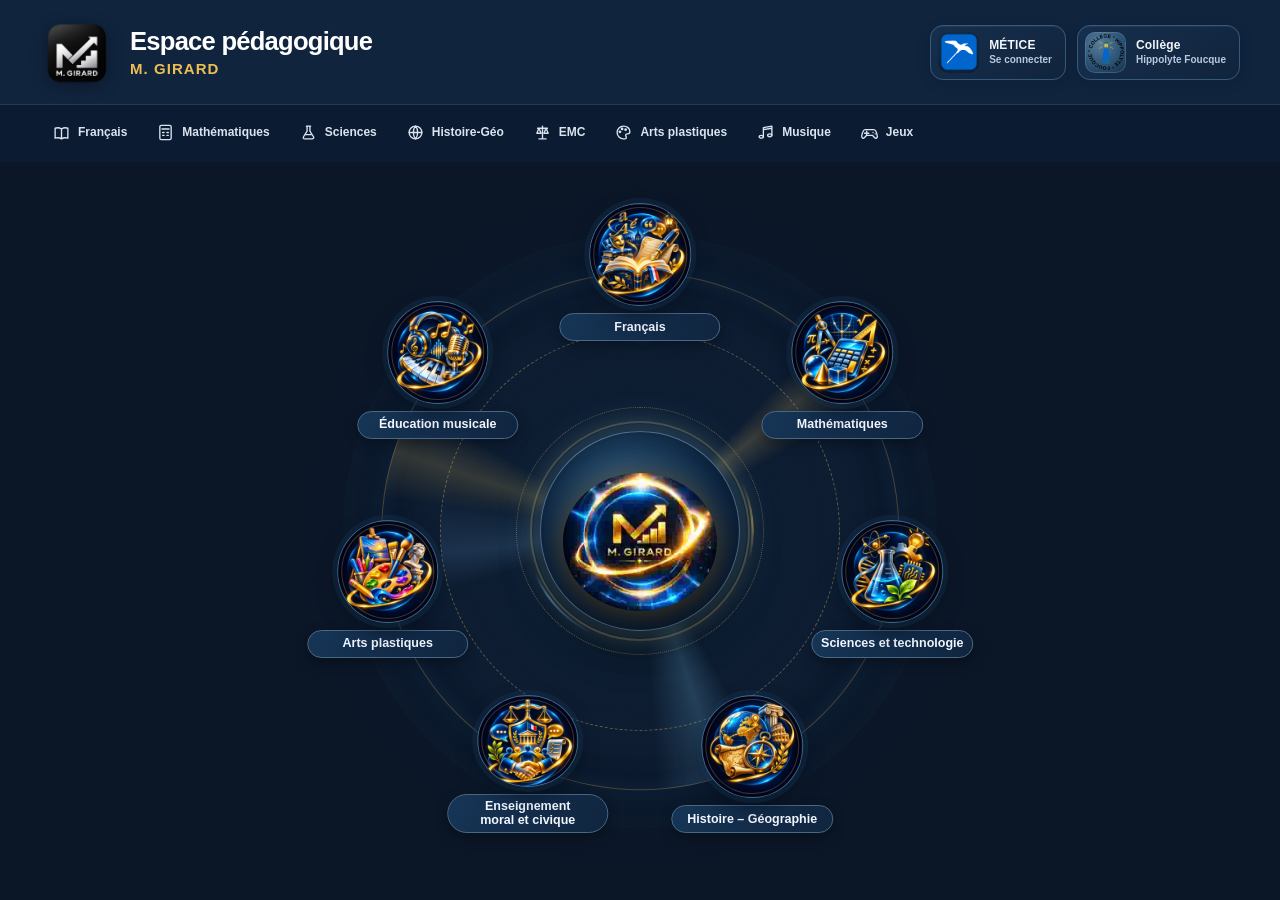
==== commit e9a8ecfb: "Renommer Adapter en Largeur de page et placer Page entière immédiatement à droite" ====
--- a/index.html
+++ b/index.html
@@ -8,7 +8,7 @@
   <title>Espace pédagogique — M. GIRARD</title>
   <meta name="robots" content="noindex,nofollow">
   <link rel="icon" href="assets/logos/favicon.ico" sizes="any">
-  <link rel="stylesheet" href="assets/css/site-unifie-v35.css?v=37">
+  <link rel="stylesheet" href="assets/css/site-unifie-v35.css?v=40">
 </head>
 <body>
  <a class="skip-link" href="#contenu">Aller au contenu</a>
@@ -34,6 +34,6 @@
  <main id="contenu" class="shell main-area"><div id="breadcrumbs" class="breadcrumbs" aria-label="Fil d’Ariane"></div><div id="app"></div></main>
  <footer class="site-footer"><div class="shell footer-compact"><span class="footer-compact-brand">Espace pédagogique — M. GIRARD</span><span class="footer-compact-partners"><span>Collège Hippolyte Foucque</span><img src="assets/logos/logo-college.png" alt="" title="Collège Hippolyte Foucque"><img src="assets/logos/logo-pronote.png" alt="" title="PRONOTE"></span></div></footer>
  <script src="contenus/catalogue.js"></script>
- <script src="assets/js/site.js?v=37"></script>
+ <script src="assets/js/site.js?v=42"></script>
 </body>
 </html>
--- a/assets/css/site-unifie-v35.css
+++ b/assets/css/site-unifie-v35.css
@@ -920,14 +920,18 @@
   transition:background .18s ease,border-color .18s ease,transform .18s ease;
 }
 .pdf-reader-control{font-size:24px;min-width:41px;padding:0 8px;line-height:1}
+.pdf-reader-fit-buttons{display:inline-flex;align-items:center;gap:6px;flex:0 0 auto;white-space:nowrap}
 .pdf-reader-action:hover,.pdf-reader-control:hover{background:#284c72;border-color:#e6bf6b}
 .pdf-reader-action:focus-visible,.pdf-reader-control:focus-visible,
 .pdf-reader-page-label input:focus-visible,.pdf-reader-stage:focus-visible,.pdf-reader-doc-link:focus-visible{
   outline:3px solid #efc75f;outline-offset:2px
 }
 .pdf-reader-control:disabled,.pdf-reader-action:disabled{opacity:.42;cursor:not-allowed;transform:none}
+ .pdf-reader-action[aria-pressed="true"]{border-color:#e9bf66;background:#2b4c68;color:#f8dda0}
 .pdf-reader-action--gold{background:#b88838;color:#0b1830;border-color:#e4b65a}
 .pdf-reader-action--gold:hover{background:#ecc66e;color:#081a33}
+.pdf-reader-fit-page{font-weight:850;border:2px solid #edc471;background:#e1b85f;color:#0b1d33;box-shadow:0 0 0 2px #e1b85f22}
+.pdf-reader-fit-page:hover{background:#f5d78b;color:#071c32}
 .pdf-reader-page-label,.pdf-reader-zoom{font-size:12px;font-weight:740;color:#dbe7f8;white-space:nowrap}
 .pdf-reader-page-label input{
   width:48px;min-height:37px;padding:5px 2px;
@@ -1010,7 +1014,7 @@
 @media(max-width:400px){
   .pdf-reader-toolbar{gap:6px}
   .pdf-reader-action{font-size:11px;padding:0 8px}
-  .pdf-reader-fit{display:none}
+  .pdf-reader-fit,.pdf-reader-fit-page{padding:0 7px}
 }
 @media(prefers-reduced-motion:reduce){
   .pdf-reader-control,.pdf-reader-action{transition:none!important}
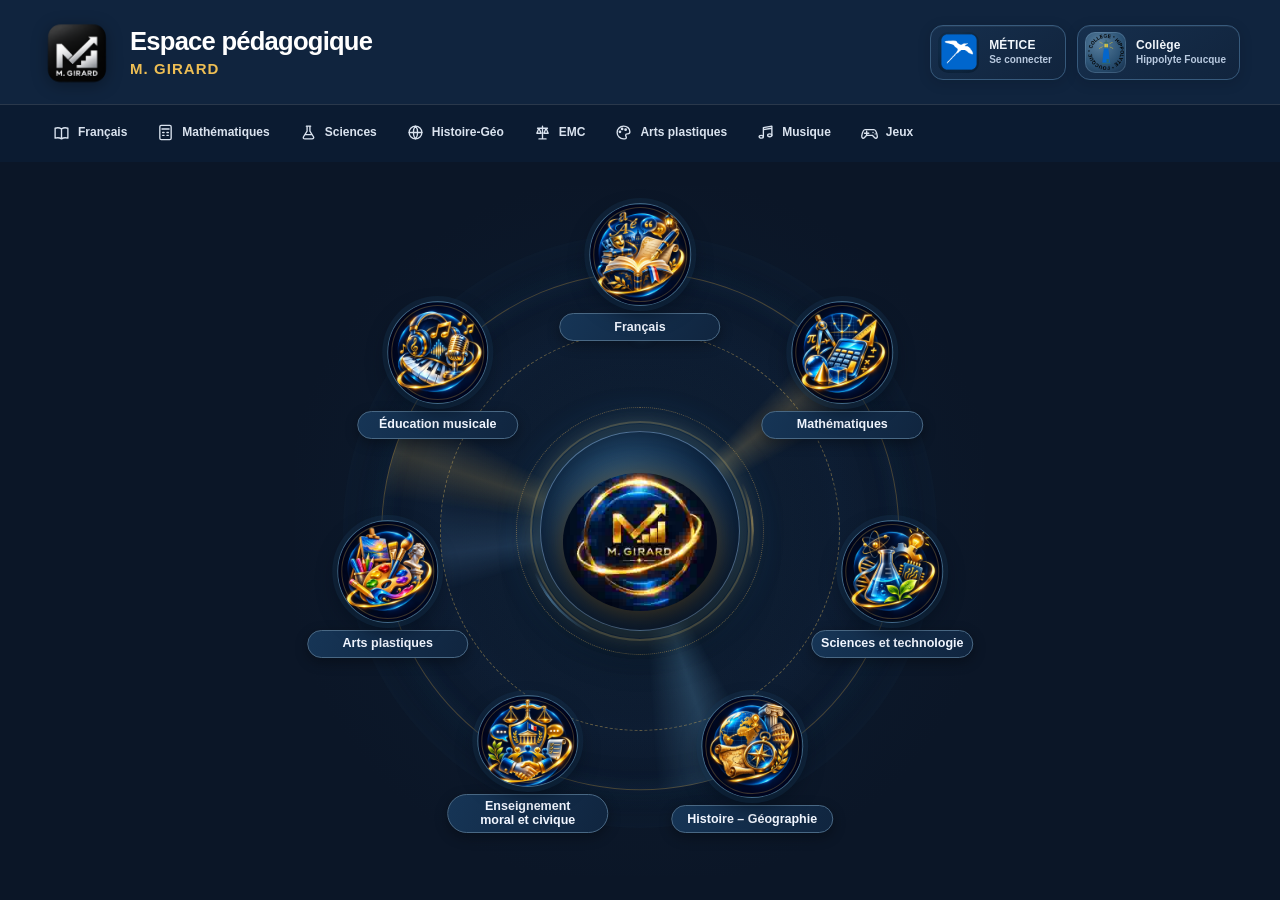
==== commit 2233bbba: "Visionneuse PDF : intégrer la variante Capsule flottante et tests responsive" ====
--- a/index.html
+++ b/index.html
@@ -8,7 +8,7 @@
   <title>Espace pédagogique — M. GIRARD</title>
   <meta name="robots" content="noindex,nofollow">
   <link rel="icon" href="assets/logos/favicon.ico" sizes="any">
-  <link rel="stylesheet" href="assets/css/site-unifie-v35.css?v=40">
+  <link rel="stylesheet" href="assets/css/site-unifie-v35.css?v=41">
 </head>
 <body>
  <a class="skip-link" href="#contenu">Aller au contenu</a>
@@ -34,6 +34,6 @@
  <main id="contenu" class="shell main-area"><div id="breadcrumbs" class="breadcrumbs" aria-label="Fil d’Ariane"></div><div id="app"></div></main>
  <footer class="site-footer"><div class="shell footer-compact"><span class="footer-compact-brand">Espace pédagogique — M. GIRARD</span><span class="footer-compact-partners"><span>Collège Hippolyte Foucque</span><img src="assets/logos/logo-college.png" alt="" title="Collège Hippolyte Foucque"><img src="assets/logos/logo-pronote.png" alt="" title="PRONOTE"></span></div></footer>
  <script src="contenus/catalogue.js"></script>
- <script src="assets/js/site.js?v=42"></script>
+ <script src="assets/js/site.js?v=43"></script>
 </body>
 </html>
--- a/assets/css/site-unifie-v35.css
+++ b/assets/css/site-unifie-v35.css
@@ -881,10 +881,11 @@
   box-shadow:inset 0 0 0 1px #8eb3d142;
 }
 
-/* ========================= Visionneuse pédagogique PDF V1 ========================= */
+/* ==================== Visionneuse pédagogique PDF — capsule flottante V2 ==================== */
+/* Un seul composant, sans bibliothèque graphique ni feuille supplémentaire. */
 .pdf-reader{
   --pdf-border:#385b80;
-  --pdf-soft:#102941;
+  --pdf-gold:#d6b56a;
   background:linear-gradient(145deg,#112b49,#0c2038);
   border:1px solid var(--pdf-border);
   box-shadow:0 12px 34px #00000022;
@@ -894,76 +895,104 @@
   color:#f2f7ff;
 }
 .pdf-reader-toolbar{
-  padding:12px 14px;
-  display:flex;flex-wrap:wrap;align-items:center;justify-content:space-between;gap:9px;
-  border-bottom:1px solid var(--pdf-border);
+  padding:12px 12px 10px;
   background:#0b1d33;
 }
-.pdf-reader-toolgroup{display:flex;align-items:center;gap:6px;min-width:0;flex-wrap:wrap}
+.pdf-reader-capsule{
+  display:flex;
+  flex-wrap:wrap;
+  align-items:center;
+  gap:8px;
+  min-height:58px;
+  padding:7px 13px;
+  border:1px solid #58748e7f;
+  border-radius:999px;
+  background:linear-gradient(135deg,#1b354ff2,#13273cf5);
+  box-shadow:0 10px 28px #0005,inset 0 1px 0 #6b849b48;
+  -webkit-backdrop-filter:blur(12px);
+  backdrop-filter:blur(12px);
+}
+.pdf-reader-toolgroup{display:inline-flex;align-items:center;gap:3px;min-width:0;flex:0 0 auto}
+.pdf-reader-toolgroup--modes{margin-left:auto}
+.pdf-reader-divider{width:3px;height:8px;flex:0 0 3px;border-radius:50%;background:#c7ad785c}
 .pdf-reader-control,.pdf-reader-action{
-  border:1px solid #446585;
-  border-radius:9px;
-  padding:0 11px;
-  background:#1a3654;
-  color:#f4f7fc;
+  -webkit-tap-highlight-color:transparent;
   font-family:inherit;
   font-size:12px;
-  font-weight:740;
-  min-height:40px;
-  display:inline-flex;
-  align-items:center;
-  justify-content:center;
-  text-align:center;
+  font-weight:650;
   text-decoration:none!important;
+  white-space:nowrap;
+  color:#e4edf8;
   cursor:pointer;
-  white-space:nowrap;
-  transition:background .18s ease,border-color .18s ease,transform .18s ease;
-}
-.pdf-reader-control{font-size:24px;min-width:41px;padding:0 8px;line-height:1}
-.pdf-reader-fit-buttons{display:inline-flex;align-items:center;gap:6px;flex:0 0 auto;white-space:nowrap}
-.pdf-reader-action:hover,.pdf-reader-control:hover{background:#284c72;border-color:#e6bf6b}
-.pdf-reader-action:focus-visible,.pdf-reader-control:focus-visible,
-.pdf-reader-page-label input:focus-visible,.pdf-reader-stage:focus-visible,.pdf-reader-doc-link:focus-visible{
-  outline:3px solid #efc75f;outline-offset:2px
-}
-.pdf-reader-control:disabled,.pdf-reader-action:disabled{opacity:.42;cursor:not-allowed;transform:none}
- .pdf-reader-action[aria-pressed="true"]{border-color:#e9bf66;background:#2b4c68;color:#f8dda0}
-.pdf-reader-action--gold{background:#b88838;color:#0b1830;border-color:#e4b65a}
-.pdf-reader-action--gold:hover{background:#ecc66e;color:#081a33}
-.pdf-reader-fit-page{font-weight:850;border:2px solid #edc471;background:#e1b85f;color:#0b1d33;box-shadow:0 0 0 2px #e1b85f22}
-.pdf-reader-fit-page:hover{background:#f5d78b;color:#071c32}
-.pdf-reader-page-label,.pdf-reader-zoom{font-size:12px;font-weight:740;color:#dbe7f8;white-space:nowrap}
+}
+.pdf-reader-icon-btn{
+  display:inline-flex;align-items:center;justify-content:center;
+  min-width:36px;width:36px;min-height:36px;height:36px;
+  padding:0;border:0;border-radius:50%;
+  background:transparent;color:#e4edf8;
+  transition:background .18s ease,color .18s ease;
+}
+.pdf-reader-icon-btn svg{width:19px;height:19px;flex-shrink:0}
+.pdf-reader-icon-btn:hover{color:#f3d083;background:#ffffff17}
+.pdf-reader-icon-btn:disabled,.pdf-reader-mode:disabled{opacity:.40;cursor:not-allowed}
+.pdf-reader-icon-btn:disabled:hover{background:transparent;color:#e4edf8}
+.pdf-reader-page-label{
+  display:inline-flex;align-items:center;gap:6px;justify-content:center;
+  color:#dbe7f2;white-space:nowrap;font-size:12px;font-weight:600;
+  font-variant-numeric:tabular-nums;
+}
 .pdf-reader-page-label input{
-  width:48px;min-height:37px;padding:5px 2px;
-  text-align:center;border:1px solid #4b7198;border-radius:8px;
-  background:#0d2036;color:#f2f7ff;font:inherit;appearance:textfield;
-}
+  width:33px;height:34px;min-height:34px;padding:0 2px;
+  text-align:center;border:1px solid transparent;border-radius:8px;
+  color:inherit;background:transparent;font:inherit;
+  appearance:textfield;
+}
+.pdf-reader-page-label input:hover:not(:disabled){background:#ffffff12}
+.pdf-reader-page-label input:focus-visible{border-color:var(--pdf-gold)}
 .pdf-reader-page-label input::-webkit-inner-spin-button,
 .pdf-reader-page-label input::-webkit-outer-spin-button{-webkit-appearance:none;margin:0}
-.pdf-reader-zoom{min-width:44px;text-align:center}
+.pdf-reader-page-separator{color:#91a8bf}
+.pdf-reader-zoom{min-width:42px;text-align:center;font-size:12px;font-weight:600;color:#dbe7f2;font-variant-numeric:tabular-nums}
+.pdf-reader-fit-buttons{
+  display:inline-flex;align-items:center;gap:2px;flex:0 0 auto;
+  padding:3px;border-radius:999px;
+  border:1px solid #38506955;
+  background:#06182bb3;
+}
+.pdf-reader-mode{
+  display:inline-flex;align-items:center;justify-content:center;
+  min-height:35px;padding:0 13px;
+  border:0;border-radius:999px;
+  background:transparent;color:#dce7f2;
+  font-size:12px;font-weight:650;
+  transition:background .18s ease,color .18s ease;
+}
+.pdf-reader-mode:hover:not([aria-pressed="true"]):not(:disabled){background:#ffffff14}
+.pdf-reader-mode[aria-pressed="true"]{
+  color:#102338;background:var(--pdf-gold);
+  box-shadow:0 1px 9px #d3a75c2c;
+}
+.pdf-reader-control:focus-visible,.pdf-reader-action:focus-visible,
+.pdf-reader-page-label input:focus-visible,.pdf-reader-stage:focus-visible,.pdf-reader-doc-link:focus-visible{
+  outline:2px solid #efc75f;outline-offset:2px;
+}
+.pdf-reader-sr-only{
+  position:absolute!important;width:1px;height:1px;
+  padding:0;margin:-1px;overflow:hidden;
+  clip:rect(0,0,0,0);white-space:nowrap;border:0;
+}
 .pdf-reader-status{margin:0;padding:6px 14px;font-size:11px;color:#b9cce1;background:#102a46;border-bottom:1px solid #284665}
 .pdf-reader-stage{
   height:clamp(380px,68vh,900px);
-  max-height:none;
-  overflow:auto;overscroll-behavior:contain;
-  display:block;
-  position:relative;
-  text-align:center;
-  background:#0a192c;
-  scrollbar-color:#617f9c #132942;
+  max-height:none;overflow:auto;overscroll-behavior:contain;
+  display:block;position:relative;text-align:center;
+  background:#0a192c;scrollbar-color:#617f9c #132942;
 }
 .pdf-reader-canvas-host{
   min-height:100%;display:flex;justify-content:center;align-items:flex-start;
-  padding:16px;box-sizing:border-box;
-  width:max-content;min-width:100%;
-}
-.pdf-page-canvas{
-  display:block;
-  box-shadow:0 5px 25px #0008;
-  background:white;
-  max-width:none;
-  flex:0 0 auto;
-}
+  padding:16px;box-sizing:border-box;width:max-content;min-width:100%;
+}
+.pdf-page-canvas{display:block;box-shadow:0 5px 25px #0008;background:white;max-width:none;flex:0 0 auto}
 .pdf-reader-native{padding:12px}
 .pdf-reader-native p{font-size:12px;margin:0 0 9px;color:#dceafc}
 .pdf-reader-native a{color:#f0c76b;text-decoration:underline}
@@ -971,12 +1000,9 @@
 .pdf-reader-native[hidden]{display:none}
 .pdf-native-mode .pdf-reader-canvas-host{display:none}
 .pdf-reader-doc-nav{
-  display:grid;
-  grid-template-columns:minmax(0,1fr) auto minmax(0,1fr);
-  align-items:center;
-  gap:9px;padding:12px 16px;
-  border-top:1px solid var(--pdf-border);
-  background:#102840;
+  display:grid;grid-template-columns:minmax(0,1fr) auto minmax(0,1fr);
+  align-items:center;gap:9px;padding:12px 16px;
+  border-top:1px solid var(--pdf-border);background:#102840;
 }
 .pdf-reader-doc-side{min-width:0;display:flex}
 .pdf-reader-doc-side--next{justify-content:flex-end}
@@ -991,31 +1017,38 @@
 .pdf-reader-doc-side--next .pdf-reader-doc-link svg{transform:rotate(180deg)}
 .pdf-reader-doc-empty{font-size:11px;color:#8aa6c2}
 .pdf-reader-doc-position{font-size:11px;font-weight:800;color:#f1c56d;text-align:center;white-space:nowrap}
-.pdf-reader .icon{width:17px;height:17px}
 .pdf-reader:fullscreen,.pdf-reader.pdf-simulated-fullscreen{
   position:fixed;inset:0;z-index:9999;border:0;border-radius:0;margin:0;
-  display:flex;flex-direction:column;height:100dvh;width:100vw;max-width:none;background:#0a192c
+  display:flex;flex-direction:column;height:100dvh;width:100vw;max-width:none;background:#0a192c;
 }
 .pdf-reader:fullscreen .pdf-reader-stage,.pdf-reader.pdf-simulated-fullscreen .pdf-reader-stage{
-  flex:1 1 auto;min-height:0;height:auto;max-height:none
+  flex:1 1 auto;min-height:0;height:auto;max-height:none;
 }
 .pdf-reader:fullscreen .pdf-reader-toolbar,.pdf-reader.pdf-simulated-fullscreen .pdf-reader-toolbar{flex:0 0 auto}
 .pdf-reader:fullscreen .pdf-reader-doc-nav,.pdf-reader.pdf-simulated-fullscreen .pdf-reader-doc-nav{flex:0 0 auto}
+@media(max-width:850px){
+  .pdf-reader-capsule{border-radius:22px;justify-content:center;gap:5px 7px;padding:7px 10px}
+  .pdf-reader-divider{display:none}
+  .pdf-reader-toolgroup--modes{margin-left:0;order:3;flex:0 0 100%;justify-content:center}
+  .pdf-reader-toolgroup--actions{order:4;flex:0 0 100%;justify-content:center}
+}
 @media(max-width:720px){
-  .pdf-reader-toolbar{padding:8px;gap:7px;justify-content:center}
-  .pdf-reader-toolgroup--pages,.pdf-reader-toolgroup--zoom{flex:1 1 48%;justify-content:center}
-  .pdf-reader-toolgroup--actions{flex:1 1 100%;justify-content:center}
-  .pdf-reader-control,.pdf-reader-action{min-height:44px}
+  .pdf-reader-toolbar{padding:9px 8px}
+  .pdf-reader-icon-btn{min-width:40px;width:40px;min-height:40px;height:40px}
+  .pdf-reader-mode{min-height:39px}
   .pdf-reader-stage{height:59vh;min-height:340px}
   .pdf-reader-doc-nav{padding:9px 7px;gap:5px}
   .pdf-reader-doc-link{font-size:11px;padding:6px 7px}
   .pdf-reader-doc-position{font-size:10px}
 }
 @media(max-width:400px){
-  .pdf-reader-toolbar{gap:6px}
-  .pdf-reader-action{font-size:11px;padding:0 8px}
-  .pdf-reader-fit,.pdf-reader-fit-page{padding:0 7px}
+  .pdf-reader-capsule{padding:6px 5px;gap:2px 5px}
+  .pdf-reader-toolbar{padding:8px 6px}
+  .pdf-reader-toolgroup{gap:1px}
+  .pdf-reader-icon-btn{width:37px;min-width:37px}
+  .pdf-reader-mode{font-size:11px;padding:0 10px}
+  .pdf-reader-page-label{gap:3px}
 }
 @media(prefers-reduced-motion:reduce){
-  .pdf-reader-control,.pdf-reader-action{transition:none!important}
-}
+  .pdf-reader-icon-btn,.pdf-reader-mode{transition:none!important}
+}
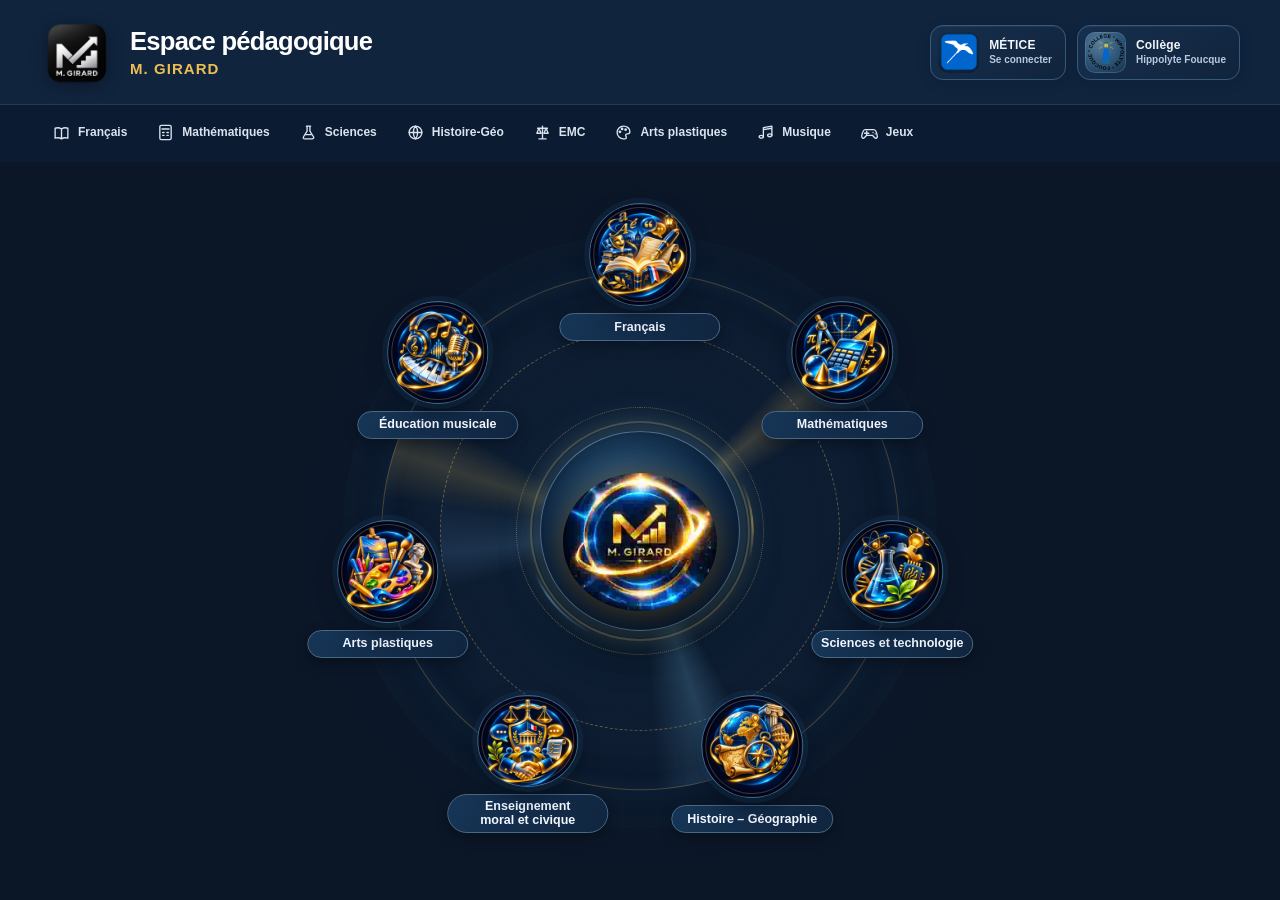
==== commit 6f8ff1bf: "Actualiser la feuille de style capsule PDF après les corrections responsive" ====
--- a/index.html
+++ b/index.html
@@ -8,7 +8,7 @@
   <title>Espace pédagogique — M. GIRARD</title>
   <meta name="robots" content="noindex,nofollow">
   <link rel="icon" href="assets/logos/favicon.ico" sizes="any">
-  <link rel="stylesheet" href="assets/css/site-unifie-v35.css?v=41">
+  <link rel="stylesheet" href="assets/css/site-unifie-v35.css?v=42">
 </head>
 <body>
  <a class="skip-link" href="#contenu">Aller au contenu</a>
--- a/assets/css/site-unifie-v35.css
+++ b/assets/css/site-unifie-v35.css
@@ -927,7 +927,7 @@
 }
 .pdf-reader-icon-btn{
   display:inline-flex;align-items:center;justify-content:center;
-  min-width:36px;width:36px;min-height:36px;height:36px;
+  min-width:40px;width:40px;min-height:40px;height:40px;
   padding:0;border:0;border-radius:50%;
   background:transparent;color:#e4edf8;
   transition:background .18s ease,color .18s ease;
@@ -961,7 +961,7 @@
 }
 .pdf-reader-mode{
   display:inline-flex;align-items:center;justify-content:center;
-  min-height:35px;padding:0 13px;
+  min-height:40px;padding:0 13px;
   border:0;border-radius:999px;
   background:transparent;color:#dce7f2;
   font-size:12px;font-weight:650;
@@ -1035,7 +1035,7 @@
 @media(max-width:720px){
   .pdf-reader-toolbar{padding:9px 8px}
   .pdf-reader-icon-btn{min-width:40px;width:40px;min-height:40px;height:40px}
-  .pdf-reader-mode{min-height:39px}
+  .pdf-reader-mode{min-height:40px}
   .pdf-reader-stage{height:59vh;min-height:340px}
   .pdf-reader-doc-nav{padding:9px 7px;gap:5px}
   .pdf-reader-doc-link{font-size:11px;padding:6px 7px}
